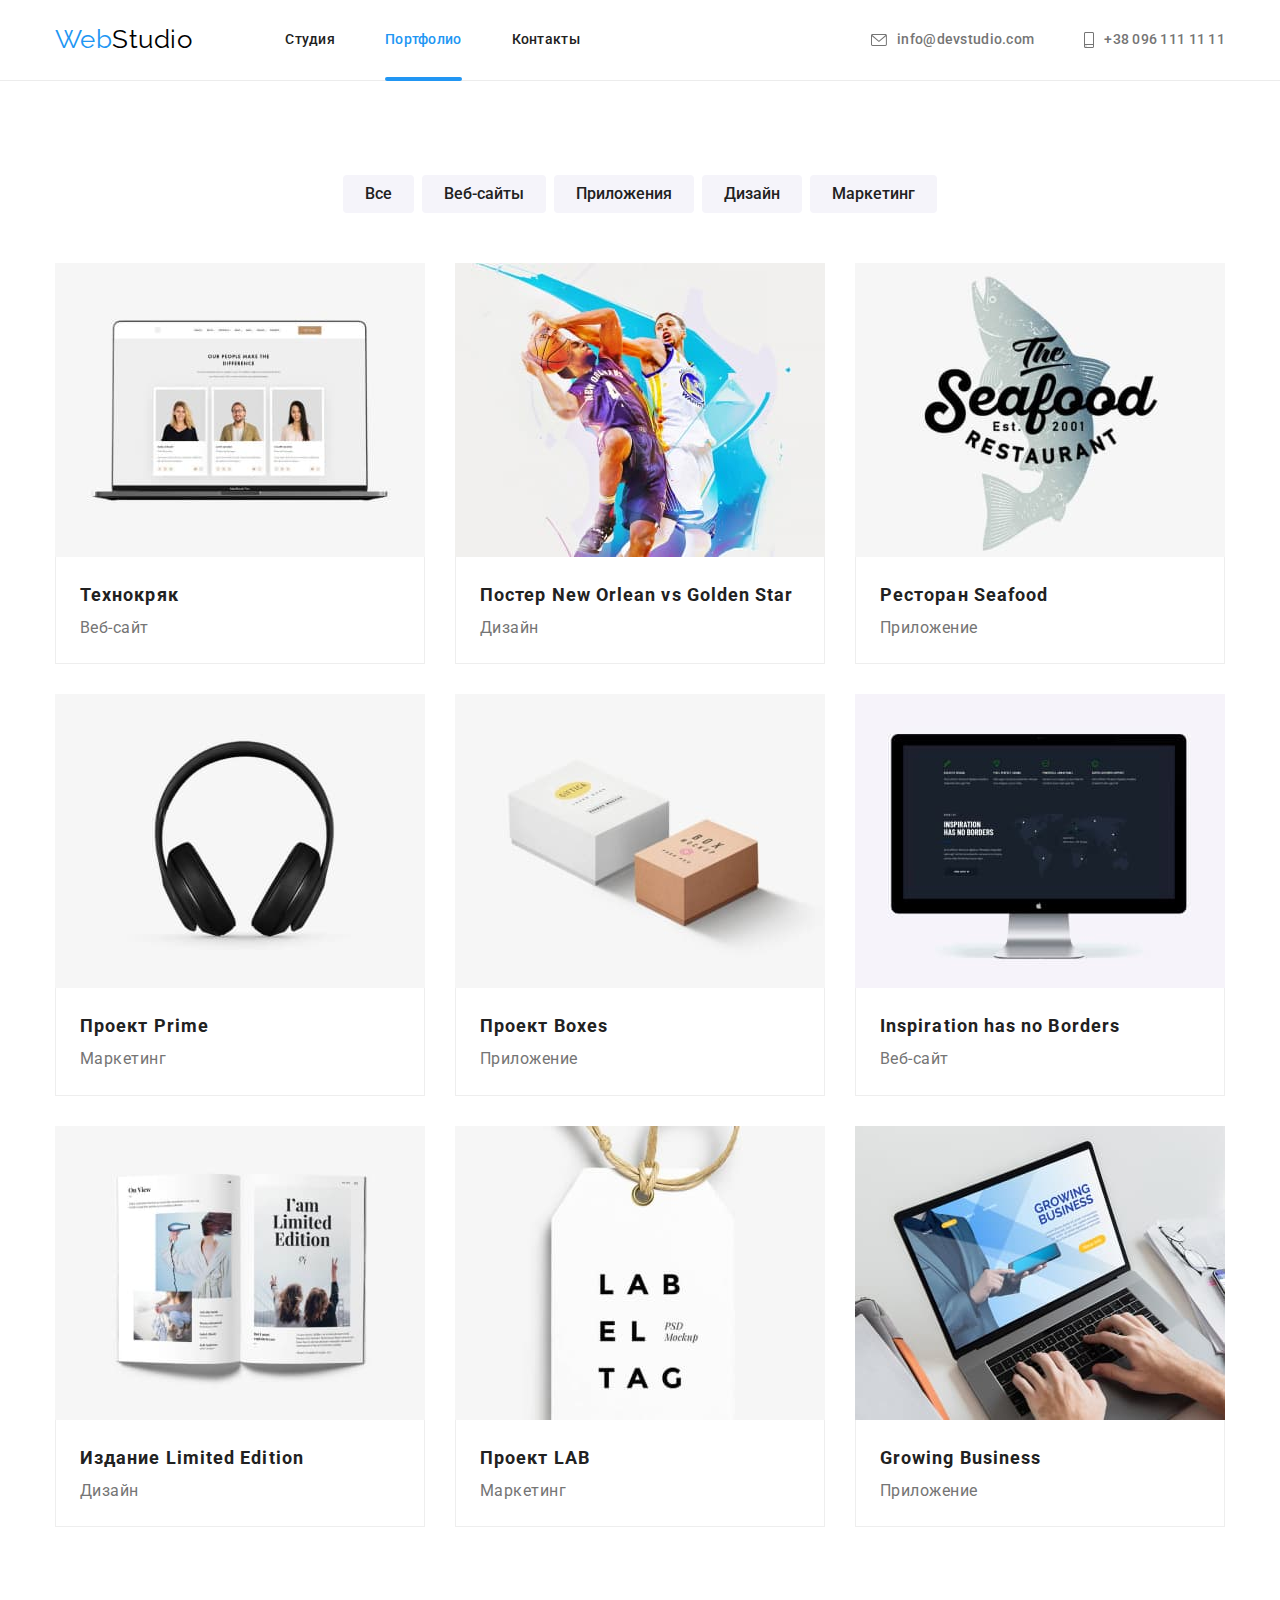
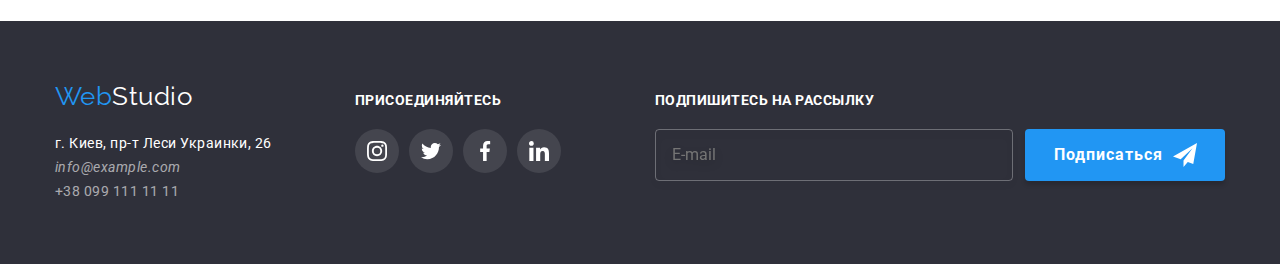
==== portfolio.html @ 1c62ed48 "Перенос файлов с дз7" ====
<!DOCTYPE html>
<html lang="ru">
  <head>
    <meta charset="UTF-8" />
    <meta http-equiv="X-UA-Compatible" content="IE=edge" />
    <meta name="viewport" content="width=device-width, initial-scale=1.0" />
    <title>Портфолио</title>
    <link rel="preconnect" href="https://fonts.gstatic.com" />
    <link
      href="https://fonts.googleapis.com/css2?family=Raleway:wght@700&family=Roboto:wght@400;500;700;900&display=swap"
      rel="stylesheet"
    />
    <link
      rel="stylesheet"
      href="https://cdnjs.cloudflare.com/ajax/libs/modern-normalize/1.0.0/modern-normalize.min.css"
    />
    <link rel="stylesheet" href="./css/main.min.css" />
    <!-- <link rel="stylesheet" href="./css/styles.css" /> -->
  </head>
  <body>
    <header class="header-page">
      <div class="container header-page__nav">
        <nav class="main-nav">
          <a href="./" class="logo link"
            >Web<span class="part-logo">Studio</span></a
          >
          <ul class="site-nav list">
            <li class="site-nav__item">
              <a href="./index.html" class="site-nav__link link">Студия</a>
            </li>
            <li class="site-nav__item">
              <a href="" class="site-nav__link link site-nav__link--current"
                >Портфолио</a
              >
            </li>
            <li class="site-nav__item">
              <a href="" class="site-nav__link link">Контакты</a>
            </li>
          </ul>
        </nav>

        <ul class="coordinates-nav list">
          <li class="coordinates-nav__item item-envelope">
            <a
              href="mailto:info@devstudio.com"
              class="coordinates-nav__link link"
              ><svg class="coordinates-nav__icon" width="16px" height="12px">
                <use href="./images/symbol-defs.svg#icon-envelope"></use>
              </svg>
              info@devstudio.com
            </a>
          </li>
          <li class="coordinates-nav__item item-smartphone">
            <a href="tel:+380961111111" class="coordinates-nav__link link"
              ><svg class="coordinates-nav__icon" width="10px" height="16px">
                <use href="./images/symbol-defs.svg#icon-smartphone"></use>
              </svg>
              +38 096 111 11 11
            </a>
          </li>
        </ul>
      </div>
    </header>

    <main>
      <section class="section portfolio-section">
        <div class="container">
          <h1 class="section-title visually-hidden">Портфолио</h1>
          <ul class="list button-set">
            <li class="button-set__item">
              <button type="button" class="btn button-set__btn">Все</button>
            </li>
            <li class="button-set__item" li>
              <button type="button" class="button-set__btn">Веб-сайты</button>
            </li>
            <li class="button-set__item" li>
              <button type="button" class="button-set__btn">Приложения</button>
            </li>
            <li class="button-set__item" li>
              <button type="button" class="button-set__btn">Дизайн</button>
            </li>
            <li class="button-set__item" li>
              <button type="button" class="button-set__btn">Маркетинг</button>
            </li>
          </ul>

          <ul class="card-set list">
            <li class="card-set__item">
              <a href="" class="card-set__link"
                ><div class="card-set__thumb">
                  <img
                    src="./images/img_1.jpg"
                    alt="Технокряк"
                    width="370"
                    height="294"
                  />
                  <div class="card-set__description">
                    Технокряк это современная площадка распространения
                    коронавируса. Компании используют эту платформу для
                    цифрового шпионажа и атак на защищённые сервера конкурентов.
                  </div>
                </div>
                <div class="card-set__caption">
                  <h2 class="card-set__title">Технокряк</h2>
                  <p>Веб-сайт</p>
                </div>
              </a>
            </li>
            <li class="card-set__item">
              <a href="" class="card-set__link">
                <div class="card-set__thumb">
                  <img
                    src="./images/img_2.jpg"
                    alt="Постер New Orlean vs Golden Star"
                    width="370"
                    height="294"
                  />
                  <div class="card-set__description">
                    Технокряк это современная площадка распространения
                    коронавируса. Компании используют эту платформу для
                    цифрового шпионажа и атак на защищённые сервера конкурентов.
                  </div>
                </div>
                <div class="card-set__caption">
                  <h2 class="card-set__title">
                    Постер New Orlean vs Golden Star
                  </h2>
                  <p>Дизайн</p>
                </div>
              </a>
            </li>
            <li class="card-set__item">
              <a href="" class="card-set__link">
                <div class="card-set__thumb">
                  <img
                    src="./images/img_3.jpg"
                    alt="Ресторан Seafood"
                    width="370"
                    height="294"
                  />
                  <div class="card-set__description">
                    Технокряк это современная площадка распространения
                    коронавируса. Компании используют эту платформу для
                    цифрового шпионажа и атак на защищённые сервера конкурентов.
                  </div>
                </div>
                <div class="card-set__caption">
                  <h2 class="card-set__title">Ресторан Seafood</h2>
                  <p>Приложение</p>
                </div>
              </a>
            </li>
            <li class="card-set__item">
              <a href="" class="card-set__link">
                <div class="card-set__thumb">
                  <img
                    src="./images/img_4.jpg"
                    alt="Проект Prime"
                    width="370"
                    height="294"
                  />
                  <div class="card-set__description">
                    Технокряк это современная площадка распространения
                    коронавируса. Компании используют эту платформу для
                    цифрового шпионажа и атак на защищённые сервера конкурентов.
                  </div>
                </div>
                <div class="card-set__caption">
                  <h2 class="card-set__title">Проект Prime</h2>
                  <p>Маркетинг</p>
                </div>
              </a>
            </li>
            <li class="card-set__item">
              <a href="" class="card-set__link">
                <div class="card-set__thumb">
                  <img
                    src="./images/img_5.jpg"
                    alt="Проект Boxes"
                    width="370"
                    height="294"
                  />
                  <div class="card-set__description">
                    Технокряк это современная площадка распространения
                    коронавируса. Компании используют эту платформу для
                    цифрового шпионажа и атак на защищённые сервера конкурентов.
                  </div>
                </div>
                <div class="card-set__caption">
                  <h2 class="card-set__title">Проект Boxes</h2>
                  <p>Приложение</p>
                </div>
              </a>
            </li>
            <li class="card-set__item">
              <a href="" class="card-set__link">
                <div class="card-set__thumb">
                  <img
                    src="./images/img_6.jpg"
                    alt="Inspiration has no Borders"
                    width="370"
                    height="294"
                  />
                  <div class="card-set__description">
                    Технокряк это современная площадка распространения
                    коронавируса. Компании используют эту платформу для
                    цифрового шпионажа и атак на защищённые сервера конкурентов.
                  </div>
                </div>
                <div class="card-set__caption">
                  <h2 class="card-set__title">Inspiration has no Borders</h2>
                  <p>Веб-сайт</p>
                </div>
              </a>
            </li>
            <li class="card-set__item">
              <a href="" class="card-set__link">
                <div class="card-set__thumb">
                  <img
                    src="./images/img_7.jpg"
                    alt="Издание Limited Edition"
                    width="370"
                    height="294"
                  />
                  <div class="card-set__description">
                    Технокряк это современная площадка распространения
                    коронавируса. Компании используют эту платформу для
                    цифрового шпионажа и атак на защищённые сервера конкурентов.
                  </div>
                </div>
                <div class="card-set__caption">
                  <h2 class="card-set__title">Издание Limited Edition</h2>
                  <p>Дизайн</p>
                </div>
              </a>
            </li>
            <li class="card-set__item">
              <a href="" class="card-set__link">
                <div class="card-set__thumb">
                  <img
                    src="./images/img_8.jpg"
                    alt="Проект LAB"
                    width="370"
                    height="294"
                  />
                  <div class="card-set__description">
                    Технокряк это современная площадка распространения
                    коронавируса. Компании используют эту платформу для
                    цифрового шпионажа и атак на защищённые сервера конкурентов.
                  </div>
                </div>
                <div class="card-set__caption">
                  <h2 class="card-set__title">Проект LAB</h2>
                  <p>Маркетинг</p>
                </div>
              </a>
            </li>
            <li class="card-set__item">
              <a href="" class="card-set__link">
                <div class="card-set__thumb">
                  <img
                    src="./images/img_9.jpg"
                    alt="Growing Business"
                    width="370"
                    height="294"
                  />
                  <div class="card-set__description">
                    Технокряк это современная площадка распространения
                    коронавируса. Компании используют эту платформу для
                    цифрового шпионажа и атак на защищённые сервера конкурентов.
                  </div>
                </div>
                <div class="card-set__caption">
                  <h2 class="card-set__title">Growing Business</h2>
                  <p>Приложение</p>
                </div>
              </a>
            </li>
          </ul>
        </div>
      </section>
    </main>

    <footer class="footer">
      <div class="container">
        <div class="footer-grid">
          <div class="footer-grid__part">
            <a href="" class="logo footer-logo"
              >Web<span class="part-logo part-logo--inverse">Studio</span></a
            >
            <address class="footer-address">
              <ul class="list">
                <li>г. Киев, пр-т Леси Украинки, 26</li>
                <li>
                  <a href="maito:info@example.com" class="link italic"
                    >info@example.com</a
                  >
                </li>
                <li>
                  <a href="tel:+380991111111" class="link">+38 099 111 11 11</a>
                </li>
              </ul>
            </address>
          </div>
          <div class="footer-socnetworks footer-grid__part">
            <h2 class="footer-socnetworks__title">присоединяйтесь</h2>
            <ul class="list footer-socnetworks__list">
              <li class="footer-socnetworks__item">
                <a
                  href=""
                  class="footer-socnetworks__link"
                  target="_blank"
                  rel="noreferrer noopener"
                  aria-label="instagram"
                >
                  <svg width="20px" height="20px">
                    <use href="./images/symbol-defs.svg#icon-instagram"></use>
                  </svg>
                </a>
              </li>
              <li class="footer-socnetworks__item">
                <a
                  href=""
                  class="footer-socnetworks__link"
                  target="_blank"
                  rel="noreferrer noopener"
                  aria-label="twitter"
                  ><svg width="20px" height="20px">
                    <use href="./images/symbol-defs.svg#icon-twitter"></use>
                  </svg>
                </a>
              </li>
              <li class="footer-socnetworks__item">
                <a
                  href=""
                  class="footer-socnetworks__link"
                  target="_blank"
                  rel="noreferrer noopener"
                  aria-label="facebook"
                  ><svg width="20px" height="20px">
                    <use href="./images/symbol-defs.svg#icon-facebook"></use>
                  </svg>
                </a>
              </li>
              <li class="footer-socnetworks__item">
                <a
                  href=""
                  class="footer-socnetworks__link"
                  target="_blank"
                  rel="noreferrer noopener"
                  aria-label="linkedin"
                  ><svg width="20px" height="20px">
                    <use href="./images/symbol-defs.svg#icon-linkedin"></use>
                  </svg>
                </a>
              </li>
            </ul>
          </div>
          <div class="footer-subscription">
            <h2 class="footer-subscription__title">Подпишитесь на рассылку</h2>
            <form class="footer-form">
              <div class="footer-form__field">
                <input
                  class="footer-form__input"
                  type="email"
                  name="mail"
                  id="mail"
                  placeholder="E-mail"
                />
                <button type="submit" class="btn footer-form__btn-subscription">
                  Подписаться<svg
                    width="24"
                    height="24"
                    class="footer-form__icon-send"
                  >
                    <use href="./images/symbol-defs.svg#icon-send"></use>
                  </svg>
                </button>
              </div>
            </form>
          </div>
        </div>
      </div>
    </footer>
  </body>
</html>
---- css/main.min.css ----
body{color:#757575;background-color:#fff;font-family:Roboto,sans-serif;letter-spacing:0.03em}.list{list-style:none;padding:0;margin:0}h1,h2,h3,p{margin-top:0;margin-bottom:0}img{display:block;max-width:100%;height:auto}.container{width:1200px;padding-left:15px;padding-right:15px;margin-right:auto;margin-left:auto}.section{padding-top:94px;padding-bottom:94px}.visually-hidden{position:absolute !important;clip:rect(1px 1px 1px 1px);clip:rect(1px, 1px, 1px, 1px);padding:0 !important;border:0 !important;height:1px !important;width:1px !important;overflow:hidden}.link,.part-logo,.footer-logo{text-decoration:none;transition:color 250ms cubic-bezier(0.4, 0, 0.2, 1)}.section-title{color:#212121;font-weight:700;font-size:36px;line-height:1.17;text-align:center;margin-bottom:50px}.portfolio-section{color:#757575;font-size:16px;line-height:1.9}.btn,.hero__btn,.footer-form__btn-subscription,.modal-form__btn-send,.button-set__btn,.modal__btn-close{display:inline-block;cursor:pointer;text-align:center;padding:0;border:none;background-color:transparent}.hero__btn,.footer-form__btn-subscription,.modal-form__btn-send{color:#fff;font-weight:bold;font-size:16px;line-height:1.875;letter-spacing:0.06em;background-color:#2196f3;box-shadow:0px 4px 4px rgba(0,0,0,0.15);border-radius:4px;transition:background-color 250ms cubic-bezier(0.4, 0, 0.2, 1)}.hero__btn:hover,.hero__btn:focus,.footer-form__btn-subscription:hover,.footer-form__btn-subscription:focus,.modal-form__btn-send:hover,.modal-form__btn-send:focus{background-color:#188ce8}.hero__btn{padding:10px 32px}.footer-form__btn-subscription{display:flex;align-items:center;padding-bottom:10px;padding-right:28px;padding-top:10px;padding-left:29px;margin-left:12px}.footer-form__icon-send{fill:#fff;margin-left:10px}.button-set__btn{padding:6px 22px;color:#212121;background-color:#f5f4fa;font-weight:500;font-size:16px;line-height:1.625;border-radius:4px;transition:background-color 250ms cubic-bezier(0.4, 0, 0.2, 1),color 250ms cubic-bezier(0.4, 0, 0.2, 1),box-shaddow 250ms cubic-bezier(0.4, 0, 0.2, 1)}.button-set__btn:hover,.button-set__btn:focus{background-color:#2196f3;color:#fff;box-shadow:0px 3px 1px rgba(0,0,0,0.1),0px 1px 2px rgba(0,0,0,0.08),0px 2px 2px rgba(0,0,0,0.12)}.modal__btn-close{position:absolute;display:flex;align-items:center;justify-content:center;right:8px;top:8px;width:30px;height:30px;border:1px solid rgba(0,0,0,0.1);border-radius:50%;fill:#000;transition:fill 250ms cubic-bezier(0.4, 0, 0.2, 1)}.modal__btn-close:hover,.modal__btn-close:focus{fill:#2196f3}.modal-form__btn-send{display:block;margin-right:auto;margin-left:auto;padding:10px 55px 10px 56px}.overlay{max-width:1600px;padding:300 0;margin-left:auto;margin-right:auto;background-color:#2f303a;background-repeat:no-repeat;background-position:top;background-size:cover;background-image:linear-gradient(to right, rgba(47,48,58,0.4), rgba(47,48,58,0.4)),url(../images/bg.jpg)}.hero{color:#fff;text-align:center;padding-top:200px;padding-bottom:200px}.hero__title{font-weight:900;font-size:44px;line-height:1.36;letter-spacing:0.06em;text-transform:uppercase;margin-bottom:30px}.section-advantage{font-size:14px;line-height:1.7}.section-advantage__title{color:#212121;font-weight:700;font-size:14px;line-height:1.14;text-transform:uppercase;margin-bottom:10px}.section-advantage__list{display:flex;flex-wrap:wrap;margin-left:-30px;margin-top:-30px}.section-advantage__item{flex-basis:calc((100% - 120px) / 4);margin-left:30px;margin-top:30px}.section-advantage__item::before{display:block;content:'';height:120px;margin-bottom:30px;background-repeat:no-repeat;background-position:center;background-color:#f5f4fa;background-size:70px 70px}.icon-antenna::before{background-image:url("../images/antenna.svg")}.icon-clock::before{background-image:url("../images/clock.svg")}.icon-diagram::before{background-image:url("../images/diagram.svg")}.icon-astronaut::before{background-image:url("../images/astronaut.svg")}.section-workset{padding-top:0}.section-workset__list{display:flex;flex-wrap:wrap;margin-left:-30px;margin-top:-30px}.section-workset__item{flex-basis:calc((100% - 90px) / 3);margin-left:30px;margin-top:30px}.section-workset__thumb{position:relative}.section-workset__actions{position:absolute;bottom:0;display:flex;align-items:center;justify-content:center;height:70px;width:100%;background-color:rgba(47,48,58,0.8);font-weight:700;font-size:14px;line-height:1.14;text-align:center;text-transform:uppercase;color:#fff}.section-our-team{background-color:#f5f4fa;font-size:16px;line-height:1.19;text-align:center}.section-our-team__name{color:#212121;font-weight:500;font-size:16px;line-height:1.19;text-align:center;margin-top:30px;margin-bottom:10px}.section-our-team__list{display:flex;flex-wrap:wrap;margin-left:-30px;margin-top:-30px}.section-our-team__item{flex-basis:calc((100% - 120px) / 4);margin-left:30px;margin-top:30px;box-shadow:0px 1px 3px rgba(0,0,0,0.12),0px 1px 1px rgba(0,0,0,0.14),0px 2px 1px rgba(0,0,0,0.2);border-radius:0px 0px 4px 4px;padding-bottom:30px;background-color:#fff}.section-our-team p{margin-bottom:16px}.section-our-team__socnetworks{display:flex;justify-content:center}.socnetworks__link{display:flex;width:44px;height:44px;justify-content:center;align-items:center;border-radius:50%;fill:#afb1b8;transition:background-color 250ms cubic-bezier(0.4, 0, 0.2, 1),fill 250ms cubic-bezier(0.4, 0, 0.2, 1)}.socnetworks__link:hover,.socnetworks__link:focus{background-color:#2196f3;fill:#fff}.socnetworks__icon:not(:last-child){margin-right:10px}.section-clients{padding-bottom:88px}.section-clients__list{display:flex;flex-wrap:wrap;margin-top:-30px;margin-left:-30px}.section-clients__item{display:flex;flex-basis:calc((100% - 180px) / 6);margin-top:30px;margin-left:30px}.section-clients__link{display:flex;width:100%;height:90px;justify-content:center;align-items:center;border:1px solid #afb1b8;border-radius:4px;fill:#afb1b8;transition:fill 250ms cubic-bezier(0.4, 0, 0.2, 1),filter 250ms cubic-bezier(0.4, 0, 0.2, 1)}.section-clients__link:hover,.section-clients__link:focus{border-color:#2196f3;fill:#2196f3;filter:drop-shadow(0 4px 4px rgba(0,0,0,0.25))}.button-set{display:flex;justify-content:center;margin-bottom:50px}.button-set__item:not(:last-child){margin-right:8px}.card-set__title{color:#212121;font-weight:bold;font-size:18px;line-height:2;letter-spacing:0.06em}.card-set__caption{border-left:1px solid #eee;border-right:1px solid #eee;border-bottom:1px solid #eee;padding:20px 24px}.card-set{display:flex;flex-wrap:wrap;margin-left:-30px;margin-top:-30px}.card-set__item{flex-basis:calc((100% - 90px) / 3);margin-left:30px;margin-top:30px}.card-set__item:hover,.card-set__item:focus{box-shadow:0px 4px 4px rgba(0,0,0,0.25)}.card-set__thumb{position:relative;overflow:hidden}.card-set__description{position:absolute;top:100%;left:0;width:100%;height:100%;padding:63px 24px;background-color:rgba(33,150,243,0.9);font-weight:400;font-size:18px;line-height:1.5556;color:#fff;transition:250ms cubic-bezier(0.4, 0, 0.2, 1)}.card-set__link{display:block;text-decoration:none;color:inherit;width:100%}.card-set__link:hover .card-set__description,.card-set__link:focus .card-set__description{transform:translateY(-100%)}.logo{color:#2196f3;font-family:Raleway,sans-serif;font-size:26px;line-height:1.2}.logo:hover,.logo:focus,.logo:hover .part-logo,.logo:focus .part-logo{color:#2196f3}.part-logo{color:#000}.part-logo--inverse{color:#fff}.footer-logo{display:block;margin-bottom:20px}.footer-logo:hover,.footer-logo:focus,.footer-logo:hover .part-logo,.footer-logo:focus .part-logo{color:#2196f3}.site-nav{display:flex;margin-left:93px}.site-nav__item+.site-nav__item{margin-left:50px}.site-nav__link{display:block;color:#212121;font-weight:500;font-size:14px;line-height:1.14;letter-spacing:0.02em;padding-top:32px;padding-bottom:32px}.site-nav__link--current{color:#2196f3;position:relative}.site-nav__link--current::after{position:absolute;bottom:-1px;display:block;content:'';width:100%;height:4px;background-color:currentColor;border-radius:2px}.site-nav__link:hover,.site-nav__link:focus{color:#2196f3}.coordinates-nav{display:flex;margin-left:auto}.coordinates-nav__item+.coordinates-nav__item{margin-left:50px}.coordinates-nav__link{display:flex;align-items:center;color:#757575;font-weight:500;font-size:14px;line-height:1.14;letter-spacing:0.02em}.coordinates-nav__link:hover,.coordinates-nav__link:focus{color:#2196f3;fill:currentColor}.coordinates-nav__icon{fill:currentColor;margin-right:10px}.item-envelope{margin-left:10px}.main-nav{display:flex;align-items:center}.header-page__nav{display:flex;align-items:center}.header-page{border-bottom:1px solid #ececec}.footer{color:#fff;background-color:#2f303a;font-size:14px;line-height:1.7;padding-top:60px;padding-bottom:60px}.footer-address{font-style:normal}.footer-address .italic{font-style:italic}.footer .link{color:rgba(255,255,255,0.6)}.footer .link:hover,.footer .link:focus{color:#2196f3}.footer-grid{display:flex;justify-content:space-between}.footer-grid__part{flex-basis:calc((50% - 45px) / 2);align-self:baseline}.footer-subscription{flex-basis:calc(50% - 15px);align-self:baseline}.footer-socnetworks__title,.footer-subscription__title{margin-bottom:20px;text-align:left;font-weight:700;font-size:14px;line-height:1.14;text-transform:uppercase;color:#fff}.footer-socnetworks__list{display:flex}.footer-socnetworks__link{display:flex;width:44px;height:44px;align-items:center;justify-content:center;border-radius:50%;background-color:rgba(255,255,255,0.1);fill:#fff;transition:background-color 250ms cubic-bezier(0.4, 0, 0.2, 1)}.footer-socnetworks__link:hover,.footer-socnetworks__link:focus{background-color:#2196f3}.footer-socnetworks__item:not(:last-child){margin-right:10px}.footer-form__field{display:flex;justify-content:flex-end}.footer-form__input{width:100%;padding:15px 16px;border:1px solid rgba(255,255,255,0.3);filter:drop-shadow(0px 4px 4px rgba(0,0,0,0.15));border-radius:4px;background-color:inherit;font-weight:400;font-size:16px;line-height:1.25;color:rgba(255,255,255,0.6)}.backdrop{position:fixed;top:0;left:0;width:100%;height:100%;background-color:rgba(0,0,0,0.2);opacity:1;transition:opacity 250ms cubic-bezier(0.4, 0, 0.2, 1)}.backdrop.is-hidden{visibility:hidden;opacity:0;pointer-events:none}.backdrop.is-hidden .modal{visibility:visible;transform:translate(-50%, -50%) scale(0.7)}.modal{position:absolute;top:50%;left:50%;padding:40px;width:528px;background-color:#fff;box-shadow:0px 1px 3px rgba(0,0,0,0.12),0px 1px 1px rgba(0,0,0,0.14),0px 2px 1px rgba(0,0,0,0.2);border-radius:4px;transform:translate(-50%, -50%) scale(1);transition:transform 250ms cubic-bezier(0.4, 0, 0.2, 1)}.modal__title{font-weight:700;font-size:20px;line-height:1.16;text-align:center;letter-spacing:0.03em;color:#212121;margin-bottom:12px}.modal-form{margin-left:auto;margin-right:auto}.modal-form__field{display:flex;flex-direction:column;margin-bottom:10px}.modal-form__field:focus-within .modal-form__textarea{outline:none;border-color:#2196f3}.modal-form__input{width:100%;padding-top:12px;padding-right:16px;padding-bottom:12px;padding-left:42px;font-size:14px;border:1px solid rgba(33,33,33,0.2);border-radius:4px}.modal-form__label{margin-bottom:4px;font-weight:400;font-size:12px;line-height:1.1666;letter-spacing:0.01em;color:#757575}.modal-form__wrap{position:relative}.modal-form__wrap:focus-within .modal-form__icon,.modal-form__wrap:focus-within .modal-form__input{fill:#2196f3;outline:none;border-color:#2196f3}.modal-form__icon{position:absolute;left:12px;top:50%;transform:translateY(-50%);fill:#000}.modal-form__textarea{resize:none;height:120px;padding:12px 16px;border:1px solid rgba(33,33,33,0.2);border-radius:4px;font-size:14px}.modal-form__textarea::placeholder{font-weight:400;font-size:12px;line-height:1.1666;letter-spacing:0.01em;color:rgba(117,117,117,0.5)}.modal-form__accept{display:flex;align-items:center;margin-top:20px;margin-bottom:30px}.modal-form__policy{margin-left:8px;font-weight:400;font-size:14px;line-height:1.71;color:#757575}.modal-form__link-accept{font-weight:400;font-size:14px;line-height:1.71;color:#2196f3}.modal-form__checkbox{position:absolute !important;clip:rect(1px 1px 1px 1px);clip:rect(1px, 1px, 1px, 1px);padding:0 !important;border:0 !important;height:1px !important;width:1px !important;overflow:hidden}.modal-form__checkbox:checked+.modal-form__checkbox-icon{background-color:#2196f3;background-origin:border-box;border-color:transparent}.modal-form__checkbox-icon{display:flex;align-items:center;width:16px;height:15px;border:2px solid #212121;border-radius:2px}
/*# sourceMappingURL=main.min.css.map */
---- css/styles.css ----
/*
цвет основного текста 757575
вторичный цвет текста 212121
белый цвет текста FFFFFF
цвет акцентов 2196F3
цвет осн фона E5E5E5
цвет вторичного фона F5F4FA
цвет фона темный 2F303A
*/

:root {
  --text-color-primary: #757575;
  --text-color-title: #212121;
  --text-color-white: #ffffff;
  --text-color-svg: #afb1b8;
  --text-color-black: #000000;
  --accent-color: #2196f3;
  --bg-second: #f5f4fa;
  --bg-dark: #2f303a;
  --bg-white: #ffffff;
  --border-color: #eeeeee;
  --time: 250ms;
  --timing-function: cubic-bezier(0.4, 0, 0.2, 1);
}

body {
  color: var(--text-color-primary);
  background-color: var(--bg-white);
  font-family: Roboto, sans-serif;
  letter-spacing: 0.03em;
}

/*глобальные элементы*/
.list {
  list-style: none;
  padding: 0;
  margin: 0;
}

h1,
h2,
h3,
p {
  margin-top: 0;
  margin-bottom: 0;
}

img {
  display: block;
  max-width: 100%;
  height: auto;
}

.container {
  width: 1200px;
  padding-left: 15px;
  padding-right: 15px;
  margin-right: auto;
  margin-left: auto;
}

.section {
  padding-top: 94px;
  padding-bottom: 94px;
}

.visually-hidden {
  position: absolute !important;
  clip: rect(1px 1px 1px 1px);
  clip: rect(1px, 1px, 1px, 1px);
  padding: 0 !important;
  border: 0 !important;
  height: 1px !important;
  width: 1px !important;
  overflow: hidden;
}

.link,
.part-logo,
.footer-logo {
  text-decoration: none;
  transition: color var(--time) var(--timing-function);
}

/* Header */

.site-nav {
  display: flex;
  margin-left: 93px;
}

.site-nav__item + .site-nav__item {
  margin-left: 50px;
}

.site-nav__link {
  display: block;
  color: var(--text-color-title);
  font-weight: 500;
  font-size: 14px;
  line-height: 1.14;
  letter-spacing: 0.02em;
  padding-top: 32px;
  padding-bottom: 32px;
}

.site-nav__link--current {
  color: var(--accent-color);
  position: relative;
}

.site-nav__link--current::after {
  position: absolute;
  bottom: -1px;
  display: block;
  content: '';
  width: 100%;
  height: 4px;
  background-color: currentColor;
  border-radius: 2px;
}

.coordinates-nav {
  display: flex;
  margin-left: auto;
}

.coordinates-nav__item + .coordinates-nav__item {
  margin-left: 50px;
}

.coordinates-nav__link {
  display: flex;
  align-items: center;
  color: var(--text-color-primary);
  font-weight: 500;
  font-size: 14px;
  line-height: 1.14;
  letter-spacing: 0.02em;
}

.site-nav__link:hover,
.site-nav__link:focus,
.coordinates-nav__link:hover,
.coordinates-nav__link:focus {
  color: var(--accent-color);
}

.coordinates-nav__icon {
  fill: currentColor;
  margin-right: 10px;
}

.item-envelope {
  margin-left: 10px;
}

.coordinates-nav__link:hover,
.coordinates-nav__link:focus {
  fill: currentColor;
}

.main-nav {
  display: flex;
  align-items: center;
}

.header-page__nav {
  display: flex;
  align-items: center;
}

.header-page {
  border-bottom: 1px solid #ececec;
}

/* Hero */

.overlay {
  max-width: 1600px;
  padding: 300 0;
  margin-left: auto;
  margin-right: auto;
  background-color: var(--bg-dark);
  background-repeat: no-repeat;
  background-position: top;
  background-size: cover;
  background-image: linear-gradient(
      to right,
      rgba(47, 48, 58, 0.4),
      rgba(47, 48, 58, 0.4)
    ),
    url(../images/bg.jpg);
}

.hero {
  color: var(--text-color-white);
  text-align: center;
  padding-top: 200px;
  padding-bottom: 200px;
}

.hero__title {
  font-weight: 900;
  font-size: 44px;
  line-height: 1.36;
  letter-spacing: 0.06em;
  text-transform: uppercase;
  margin-bottom: 30px;
}

/* section-advantage */

.section-advantage {
  font-size: 14px;
  line-height: 1.7;
}

.section-title {
  color: var(--text-color-title);
  font-weight: 700;
  font-size: 36px;
  line-height: 1.17;
  text-align: center;
  margin-bottom: 50px;
}

.section-advantage__title {
  color: var(--text-color-title);
  font-weight: 700;
  font-size: 14px;
  line-height: 1.14;
  text-transform: uppercase;
  margin-bottom: 10px;
}

.section-advantage__list {
  display: flex;
  flex-wrap: wrap;
  margin-left: -30px;
  margin-top: -30px;
}

.section-advantage__item {
  flex-basis: calc((100% - 120px) / 4);
  margin-left: 30px;
  margin-top: 30px;
}

.section-advantage__item::before {
  display: block;
  content: '';
  height: 120px;
  margin-bottom: 30px;
  background-repeat: no-repeat;
  background-position: center;
  background-color: var(--bg-second);
  background-size: 70px 70px;
}

.icon-antenna::before {
  background-image: url(../images/antenna.svg);
}

.icon-clock::before {
  background-image: url(../images/clock.svg);
}

.icon-diagram::before {
  background-image: url(../images/diagram.svg);
}

.icon-astronaut::before {
  background-image: url(../images/astronaut.svg);
}

/* section-workset */

.section-workset {
  padding-top: 0;
}

.section-workset__list {
  display: flex;
  flex-wrap: wrap;
  margin-left: -30px;
  margin-top: -30px;
}

.section-workset__item {
  flex-basis: calc((100% - 90px) / 3);
  margin-left: 30px;
  margin-top: 30px;
}

.section-workset__thumb {
  position: relative;
}

.section-workset__actions {
  position: absolute;
  bottom: 0;
  display: flex;
  align-items: center;
  justify-content: center;
  height: 70px;
  width: 100%;
  background-color: rgba(47, 48, 58, 0.8);
  font-weight: 700;
  font-size: 14px;
  line-height: 1.14;
  text-align: center;
  text-transform: uppercase;
  color: var(--text-color-white);
}

/* section-our-team */

.section-our-team {
  background-color: var(--bg-second);
  font-size: 16px;
  line-height: 1.19;
  text-align: center;
}

.section-our-team__name {
  color: var(--text-color-title);
  font-weight: 500;
  font-size: 16px;
  line-height: 1.19;
  text-align: center;
  margin-top: 30px;
  margin-bottom: 10px;
}

.section-our-team__list {
  display: flex;
  flex-wrap: wrap;
  margin-left: -30px;
  margin-top: -30px;
}

.section-our-team__item {
  flex-basis: calc((100% - 120px) / 4);
  margin-left: 30px;
  margin-top: 30px;
  box-shadow: 0px 1px 3px rgba(0, 0, 0, 0.12), 0px 1px 1px rgba(0, 0, 0, 0.14),
    0px 2px 1px rgba(0, 0, 0, 0.2);
  border-radius: 0px 0px 4px 4px;
  padding-bottom: 30px;
  background-color: var(--bg-white);
}

.section-our-team p {
  margin-bottom: 16px;
}

.section-our-team__socnetworks {
  display: flex;
  justify-content: center;
}

.socnetworks__link {
  display: flex;
  width: 44px;
  height: 44px;
  justify-content: center;
  align-items: center;
  border-radius: 50%;
  fill: var(--text-color-svg);
  transition: background-color var(--time) var(--timing-function),
    fill var(--time) var(--timing-function);
}

.socnetworks__link:hover,
.socnetworks__link:focus {
  background-color: var(--accent-color);
  fill: var(--text-color-white);
}

.socnetworks__icon:not(:last-child) {
  margin-right: 10px;
}

/* clients */

.section-clients {
  padding-bottom: 88px;
}

.section-clients__list {
  display: flex;
  flex-wrap: wrap;
  margin-top: -30px;
  margin-left: -30px;
}

.section-clients__item {
  display: flex;
  flex-basis: calc((100% - 180px) / 6);
  margin-top: 30px;
  margin-left: 30px;
}

.section-clients__link {
  display: flex;
  width: 100%;
  height: 90px;
  justify-content: center;
  align-items: center;
  border: 1px solid var(--text-color-svg);
  border-radius: 4px;
  fill: var(--text-color-svg);
  transition: fill var(--time) var(--timing-function),
    filter var(--time) var(--timing-function);
}

.section-clients__link:hover,
.section-clients__link:focus {
  border-color: var(--accent-color);
  fill: var(--accent-color);
  filter: drop-shadow(0 4px 4px rgba(0, 0, 0, 0.25));
}

/* portfolio-section */

.portfolio-section {
  color: var(--text-color-primary);
  font-size: 16px;
  line-height: 1.9;
}

.button-set {
  display: flex;
  justify-content: center;
  margin-bottom: 50px;
}

.button-set__item:not(:last-child) {
  margin-right: 8px;
}

.card-set__title {
  color: var(--text-color-title);
  font-weight: bold;
  font-size: 18px;
  line-height: 2;
  letter-spacing: 0.06em;
}

.card-set__link {
  display: block;
  text-decoration: none;
  color: inherit;
  width: 100%;
}

.card-set__caption {
  border-left: 1px solid var(--border-color);
  border-right: 1px solid var(--border-color);
  border-bottom: 1px solid var(--border-color);
  padding: 20px 24px;
}

.card-set {
  display: flex;
  flex-wrap: wrap;
  margin-left: -30px;
  margin-top: -30px;
}

.card-set__item {
  flex-basis: calc((100% - 90px) / 3);
  margin-left: 30px;
  margin-top: 30px;
}

.card-set__item:hover,
.card-set__item:focus {
  box-shadow: 0px 4px 4px rgba(0, 0, 0, 0.25);
}

.card-set__thumb {
  position: relative;
  overflow: hidden;
}

.card-set__description {
  position: absolute;
  top: 100%;
  left: 0;
  width: 100%;
  height: 100%;
  padding: 63px 24px;

  background-color: rgba(33, 150, 243, 0.9);
  font-weight: 400;
  font-size: 18px;
  line-height: 1.5556;
  color: var(--text-color-white);

  transition: 250ms cubic-bezier(0.4, 0, 0.2, 1);
}

.card-set__link:hover .card-set__description,
.card-set__link:focus .card-set__description {
  transform: translateY(-100%);
}

/* buton */

.btn {
  display: inline-block;
  cursor: pointer;
  text-align: center;
  padding: 0;
  border: none;
  background-color: transparent;
}

.hero .hero__btn,
.footer-form__btn-subscription,
.modal-form__btn-send {
  color: var(--text-color-white);
  font-weight: bold;
  font-size: 16px;
  line-height: 1.875;
  letter-spacing: 0.06em;
  background-color: var(--accent-color);
  box-shadow: 0px 4px 4px rgba(0, 0, 0, 0.15);
  border-radius: 4px;

  transition: background-color var(--time) var(--timing-function);
}

.hero__btn {
  padding: 10px 32px;
}

.footer-form__btn-subscription {
  display: flex;
  align-items: center;
  padding-bottom: 10px;
  padding-right: 28px;
  padding-top: 10px;
  padding-left: 29px;
  margin-left: 12px;
}

.footer-form__icon-send {
  fill: var(--bg-white);
  margin-left: 10px;
}

.hero__btn:hover,
.hero__btn:focus,
.footer-form__btn-subscription:hover,
.footer-form__btn-subscription:focus,
.modal-form__btn-send:hover,
.modal-form__btn-send:focus {
  background-color: #188ce8;
}

.button-set__btn {
  color: var(--text-color-title);
  background-color: var(--bg-second);
  font-weight: 500;
  font-size: 16px;
  line-height: 1.625;
  border-radius: 4px;

  padding: 6px 22px;

  transition: background-color var(--time) var(--timing-function),
    color var(--time) var(--timing-function),
    box-shaddow var(--time) var(--timing-function);
}

.button-set__btn:hover,
.button-set__btn:focus {
  background-color: var(--accent-color);
  color: var(--text-color-white);
  box-shadow: 0px 3px 1px rgba(0, 0, 0, 0.1), 0px 1px 2px rgba(0, 0, 0, 0.08),
    0px 2px 2px rgba(0, 0, 0, 0.12);
}

/* logo */

.logo {
  color: var(--accent-color);
  font-family: Raleway, sans-serif;
  font-size: 26px;
  line-height: 1.2;
}

.part-logo {
  color: var(--text-color-black);
}

.logo.link:hover .part-logo,
.logo.link:focus .part-logo,
.logo.link:hover,
.logo.link:focus {
  color: var(--accent-color);
}

.footer-logo {
  display: block;
  margin-bottom: 20px;
}

.part-logo--inverse {
  color: var(--text-color-white);
}

.footer-logo:hover .part-logo,
.footer-logo:focus .part-logo,
.footer-logo:hover,
.footer-logo:focus {
  color: var(--accent-color);
}

/* footer */
.footer {
  color: var(--text-color-white);
  background-color: var(--bg-dark);
  font-size: 14px;
  line-height: 1.7;
  padding-top: 60px;
  padding-bottom: 60px;
}

.footer-address {
  font-style: normal;
}

.footer-address .italic {
  font-style: italic;
}

.footer .link {
  color: rgba(255, 255, 255, 0.6);
}

.footer .link:hover,
.footer .link:focus {
  color: var(--accent-color);
}

.footer-grid {
  display: flex;
  justify-content: space-between;
}

.footer-grid__part {
  flex-basis: calc((50% - 45px) / 2);
  align-self: baseline;
}

.footer-subscription {
  flex-basis: calc(50% - 15px);
  align-self: baseline;
}

.footer-socnetworks__title,
.footer-subscription__title {
  margin-bottom: 20px;
  text-align: left;
  font-weight: 700;
  font-size: 14px;
  line-height: 1.14;
  text-transform: uppercase;
  color: var(--text-color-white);
}

.footer-socnetworks__list {
  display: flex;
}

.footer-socnetworks__link {
  display: flex;
  width: 44px;
  height: 44px;
  align-items: center;
  justify-content: center;
  border-radius: 50%;
  background-color: rgba(255, 255, 255, 0.1);
  fill: var(--text-color-white);

  transition: background-color var(--time) var(--timing-function);
}

.footer-socnetworks__item:not(:last-child) {
  margin-right: 10px;
}

.footer-socnetworks__link:hover,
.footer-socnetworks__link:focus {
  background-color: var(--accent-color);
}

.footer-form__field {
  display: flex;
  justify-content: flex-end;
}

.footer-form__input {
  width: 100%;
  padding: 15px 16px;
  border: 1px solid rgba(255, 255, 255, 0.3);
  filter: drop-shadow(0px 4px 4px rgba(0, 0, 0, 0.15));
  border-radius: 4px;
  background-color: inherit;
  font-weight: 400;
  font-size: 16px;
  line-height: 1.25;
  color: rgba(255, 255, 255, 0.6);
}

/* modal */

.backdrop {
  position: fixed;
  top: 0;
  left: 0;
  width: 100%;
  height: 100%;
  background-color: rgba(0, 0, 0, 0.2);

  opacity: 1;
  transition: opacity var(--time) var(--timing-function);
}

.backdrop.is-hidden {
  visibility: hidden;
  opacity: 0;
  pointer-events: none;
}

.backdrop.is-hidden .modal {
  visibility: visible;
  transform: translate(-50%, -50%) scale(0.7);
}

.modal {
  position: absolute;
  top: 50%;
  left: 50%;
  padding: 40px;

  width: 528px;
  background-color: var(--bg-white);
  box-shadow: 0px 1px 3px rgba(0, 0, 0, 0.12), 0px 1px 1px rgba(0, 0, 0, 0.14),
    0px 2px 1px rgba(0, 0, 0, 0.2);
  border-radius: 4px;

  transform: translate(-50%, -50%) scale(1);
  transition: transform var(--time) var(--timing-function);
}

.modal__btn-close {
  position: absolute;
  display: flex;
  align-items: center;
  justify-content: center;
  right: 8px;
  top: 8px;
  width: 30px;
  height: 30px;
  border: 1px solid rgba(0, 0, 0, 0.1);
  border-radius: 50%;
  fill: var(--text-color-black);

  transition: fill var(--time) var(--timing-function);
}

.modal__btn-close:hover,
.modal__btn-close:focus {
  fill: var(--accent-color);
}

.modal-form__btn-send {
  display: block;
  margin-right: auto;
  margin-left: auto;
  padding: 10px 55px 10px 56px;
}

.modal__title {
  font-weight: 700;
  font-size: 20px;
  line-height: 1.16;
  text-align: center;
  letter-spacing: 0.03em;
  color: var(--text-color-title);
  margin-bottom: 12px;
}

/* modal-form */

.modal-form {
  margin-left: auto;
  margin-right: auto;
}

.modal-form__field {
  display: flex;
  flex-direction: column;
  margin-bottom: 10px;
}

.modal-form__input {
  width: 100%;
  padding-top: 12px;
  padding-right: 16px;
  padding-bottom: 12px;
  padding-left: 42px;

  font-size: 14px;

  border: 1px solid rgba(33, 33, 33, 0.2);
  border-radius: 4px;
}

.modal-form__label {
  margin-bottom: 4px;
  font-weight: 400;
  font-size: 12px;
  line-height: 1.1666;
  letter-spacing: 0.01em;
  color: var(--text-color-primary);
}

.modal-form__wrap {
  position: relative;
}

.modal-form__icon {
  position: absolute;
  left: 12px;
  top: 50%;
  transform: translateY(-50%);

  fill: var(--text-color-black);
}
.modal-form__wrap:focus-within > .modal-form__icon {
  fill: var(--accent-color);
}

.modal-form__wrap:focus-within .modal-form__input {
  outline: none;
  border-color: var(--accent-color);
}

.modal-form__textarea {
  resize: none;
  height: 120px;
  padding: 12px 16px;
  border: 1px solid rgba(33, 33, 33, 0.2);
  border-radius: 4px;
  font-size: 14px;
}

.modal-form__field:focus-within .modal-form__textarea {
  outline: none;
  border-color: var(--accent-color);
}

.modal-form__textarea::placeholder {
  font-weight: 400;
  font-size: 12px;
  line-height: 1.1666;
  letter-spacing: 0.01em;
  color: rgba(117, 117, 117, 0.5);
}

.modal-form__accept {
  display: flex;
  align-items: center;
  margin-top: 20px;
  margin-bottom: 30px;
}

.modal-form__policy {
  margin-left: 8px;
  font-weight: 400;
  font-size: 14px;
  line-height: 1.71;
  color: var(--text-color-primary);
}

.modal-form__link-accept {
  font-weight: 400;
  font-size: 14px;
  line-height: 1.71;
  color: var(--accent-color);
}

.modal-form__checkbox {
  position: absolute !important;
  clip: rect(1px 1px 1px 1px);
  clip: rect(1px, 1px, 1px, 1px);
  padding: 0 !important;
  border: 0 !important;
  height: 1px !important;
  width: 1px !important;
  overflow: hidden;
}

.modal-form__accept .modal-form__checkbox-icon {
  display: flex;
  align-items: center;
  width: 16px;
  height: 15px;

  border: 2px solid var(--text-color-title);
  border-radius: 2px;
}

.modal-form__checkbox:checked + .modal-form__checkbox-icon {
  background-color: var(--accent-color);
  background-origin: border-box;
  border-color: transparent;
}
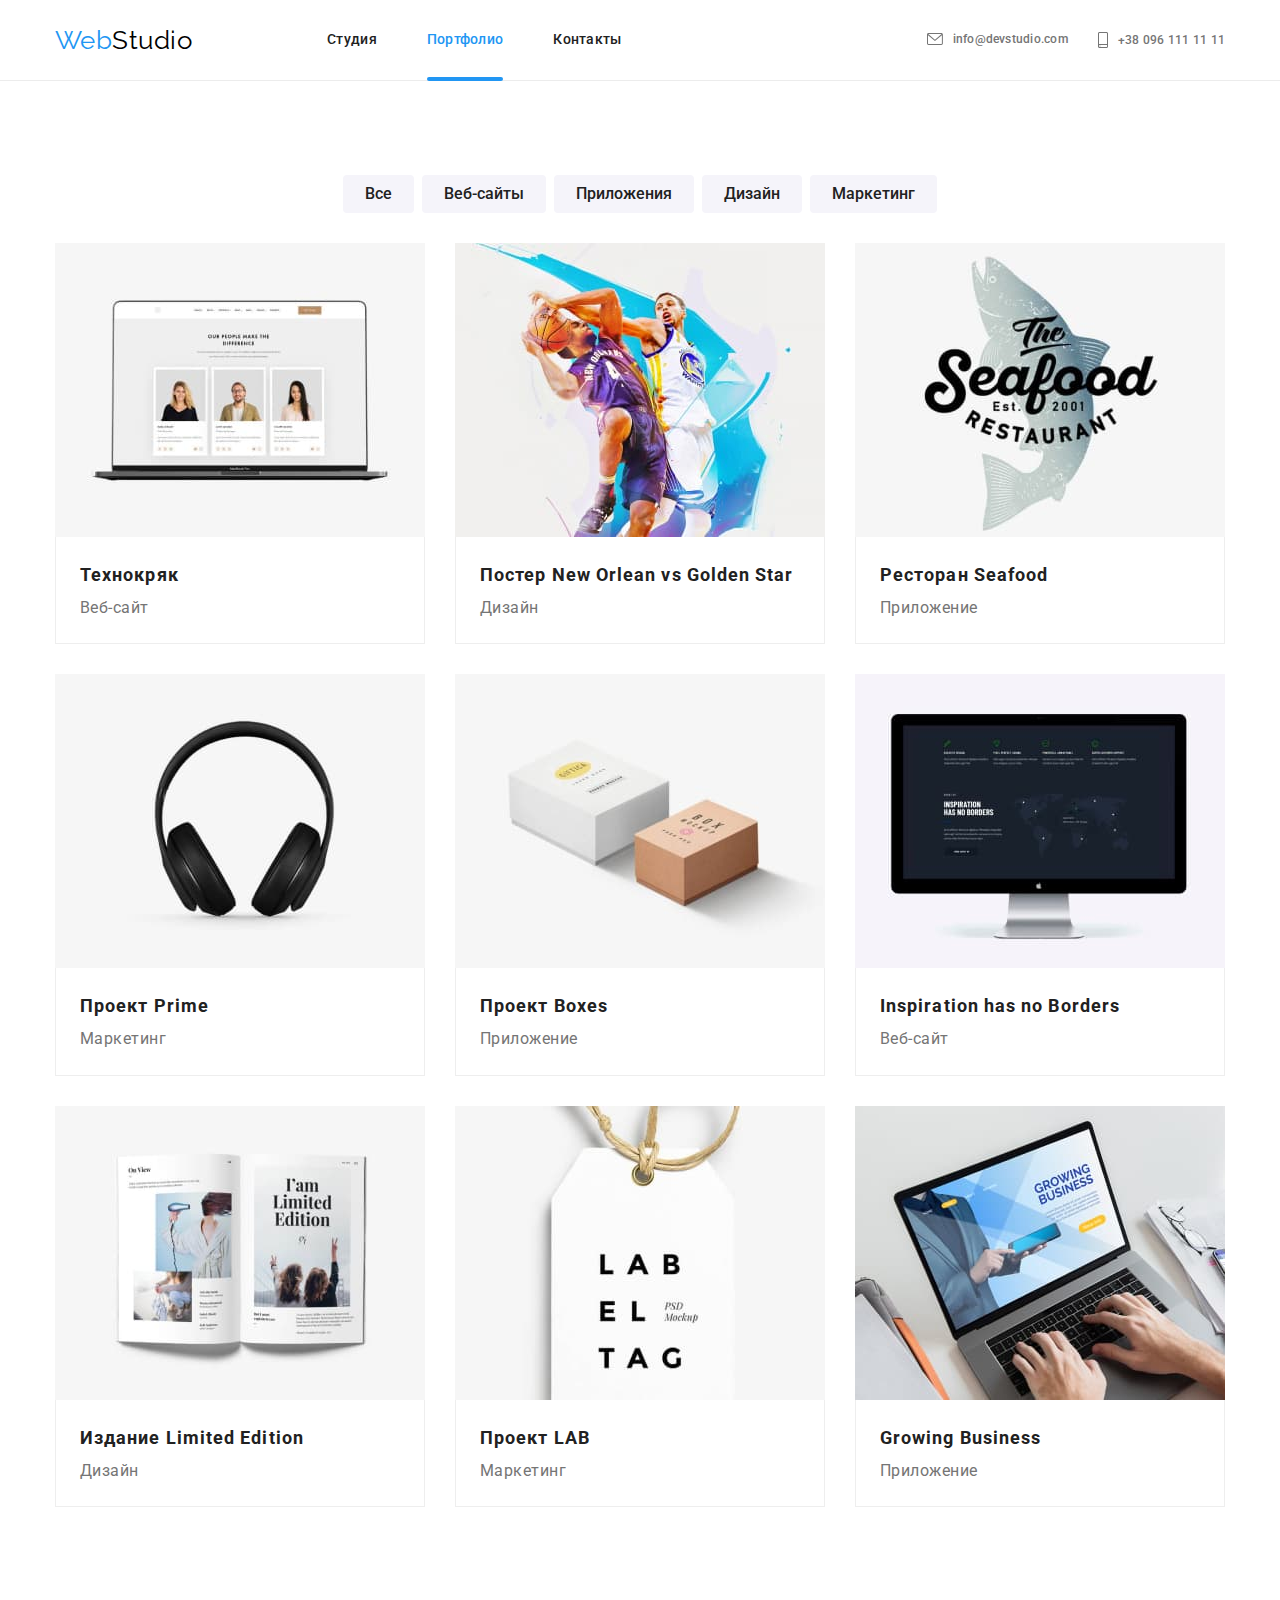
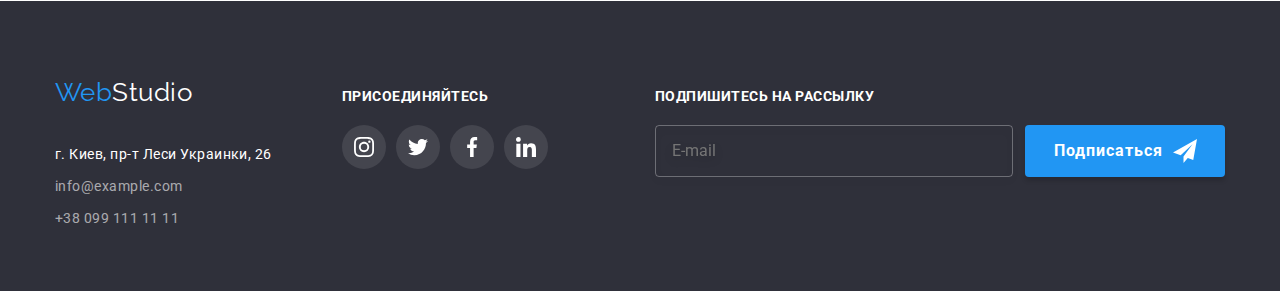
==== commit 79271c23: "добавление адаптивных картинок и фонового изображения" ====
--- a/portfolio.html
+++ b/portfolio.html
@@ -24,41 +24,118 @@
           <a href="./" class="logo link"
             >Web<span class="part-logo">Studio</span></a
           >
-          <ul class="site-nav list">
-            <li class="site-nav__item">
-              <a href="./index.html" class="site-nav__link link">Студия</a>
-            </li>
-            <li class="site-nav__item">
-              <a href="" class="site-nav__link link site-nav__link--current"
-                >Портфолио</a
-              >
-            </li>
-            <li class="site-nav__item">
-              <a href="" class="site-nav__link link">Контакты</a>
-            </li>
-          </ul>
+          <button
+            type="button"
+            aria-expanded="false"
+            aria-controls="menu-container"
+            class="menu-btn"
+            data-menu-button
+          >
+            <svg
+              width="40"
+              height="40"
+              aria-label="Переключатель мобильного меню"
+            >
+              <use
+                class="icon-close_menu"
+                href="./images/symbol-defs.svg#icon-close_menu"
+              ></use>
+              <use
+                class="icon-menu"
+                href="./images/symbol-defs.svg#icon-menu"
+              ></use>
+            </svg>
+          </button>
+
+          <div class="menu-container" id="menu-container is-open" data-menu>
+            <ul class="site-nav list">
+              <li class="site-nav__item">
+                <a href="./index.html" class="site-nav__link link">Студия</a>
+              </li>
+              <li class="site-nav__item">
+                <a href="" class="site-nav__link link site-nav__link--current"
+                  >Портфолио</a
+                >
+              </li>
+              <li class="site-nav__item">
+                <a href="" class="site-nav__link link">Контакты</a>
+              </li>
+            </ul>
+
+            <ul class="coordinates-nav list">
+              <li class="coordinates-nav__item item-envelope">
+                <a
+                  href="mailto:info@devstudio.com"
+                  class="coordinates-nav__link link"
+                  ><svg
+                    class="coordinates-nav__icon"
+                    width="16px"
+                    height="12px"
+                  >
+                    <use href="./images/symbol-defs.svg#icon-envelope"></use>
+                  </svg>
+                  info@devstudio.com
+                </a>
+              </li>
+              <li class="coordinates-nav__item item-smartphone">
+                <a
+                  href="tel:+380961111111"
+                  class="coordinates-nav__link smartphone link"
+                  ><svg
+                    class="coordinates-nav__icon"
+                    width="10px"
+                    height="16px"
+                  >
+                    <use href="./images/symbol-defs.svg#icon-smartphone"></use>
+                  </svg>
+                  +38 096 111 11 11
+                </a>
+              </li>
+            </ul>
+            <ul class="socials-nav list">
+              <li class="socials-nav__item">
+                <a
+                  href=""
+                  target="_blank"
+                  rel="noreferrer noopener"
+                  aria-label="instagram"
+                  class="socials-nav__link link"
+                  >Instagram</a
+                >
+              </li>
+              <li class="socials-nav__item">
+                <a
+                  href=""
+                  target="_blank"
+                  rel="noreferrer noopener"
+                  aria-label="Twitter"
+                  class="socials-nav__link link"
+                  >Twitter</a
+                >
+              </li>
+              <li class="socials-nav__item">
+                <a
+                  href=""
+                  target="_blank"
+                  rel="noreferrer noopener"
+                  aria-label="Facebook"
+                  class="socials-nav__link link"
+                  >Facebook</a
+                >
+              </li>
+              <li class="socials-nav__item">
+                <a
+                  href=""
+                  target="_blank"
+                  rel="noreferrer noopener"
+                  aria-label="LinkedIn"
+                  class="socials-nav__link link"
+                  >LinkedIn</a
+                >
+              </li>
+            </ul>
+          </div>
         </nav>
-
-        <ul class="coordinates-nav list">
-          <li class="coordinates-nav__item item-envelope">
-            <a
-              href="mailto:info@devstudio.com"
-              class="coordinates-nav__link link"
-              ><svg class="coordinates-nav__icon" width="16px" height="12px">
-                <use href="./images/symbol-defs.svg#icon-envelope"></use>
-              </svg>
-              info@devstudio.com
-            </a>
-          </li>
-          <li class="coordinates-nav__item item-smartphone">
-            <a href="tel:+380961111111" class="coordinates-nav__link link"
-              ><svg class="coordinates-nav__icon" width="10px" height="16px">
-                <use href="./images/symbol-defs.svg#icon-smartphone"></use>
-              </svg>
-              +38 096 111 11 11
-            </a>
-          </li>
-        </ul>
       </div>
     </header>
 
@@ -88,12 +165,37 @@
             <li class="card-set__item">
               <a href="" class="card-set__link"
                 ><div class="card-set__thumb">
-                  <img
-                    src="./images/img_1.jpg"
-                    alt="Технокряк"
-                    width="370"
-                    height="294"
-                  />
+                  <picture>
+                    <source
+                      srcset="
+                        ./images/desktop/img1.jpg    1x,
+                        ./images/desktop/img1@2x.jpg 2x
+                      "
+                      media="(min-width: 1200px)"
+                      type="image/jpeg"
+                    />
+                    <source
+                      srcset="
+                        ./images/tablet/img1.jpg    1x,
+                        ./images/tablet/img1@2x.jpg 2x
+                      "
+                      media="(min-width: 768px)"
+                      type="image/jpeg"
+                    />
+                    <source
+                      srcset="
+                        ./images/mobile/img1.jpg    1x,
+                        ./images/mobile/img1@2x.jpg 2x
+                      "
+                      media="(max-width: 767px)"
+                      type="image/jpeg"
+                    />
+                    <img
+                      src="./images/desktop/img1.jpg"
+                      width="450"
+                      alt="Технокряк"
+                    />
+                  </picture>
                   <div class="card-set__description">
                     Технокряк это современная площадка распространения
                     коронавируса. Компании используют эту платформу для
@@ -109,12 +211,37 @@
             <li class="card-set__item">
               <a href="" class="card-set__link">
                 <div class="card-set__thumb">
-                  <img
-                    src="./images/img_2.jpg"
-                    alt="Постер New Orlean vs Golden Star"
-                    width="370"
-                    height="294"
-                  />
+                  <picture>
+                    <source
+                      srcset="
+                        ./images/desktop/img2.jpg    1x,
+                        ./images/desktop/img2@2x.jpg 2x
+                      "
+                      media="(min-width: 1200px)"
+                      type="image/jpeg"
+                    />
+                    <source
+                      srcset="
+                        ./images/tablet/img2.jpg    1x,
+                        ./images/tablet/img2@2x.jpg 2x
+                      "
+                      media="(min-width: 768px)"
+                      type="image/jpeg"
+                    />
+                    <source
+                      srcset="
+                        ./images/mobile/img2.jpg    1x,
+                        ./images/mobile/img2@2x.jpg 2x
+                      "
+                      media="(max-width: 767px)"
+                      type="image/jpeg"
+                    />
+                    <img
+                      src="./images/desktop/img2.jpg"
+                      width="450"
+                      alt="Постер New Orlean vs Golden Star"
+                    />
+                  </picture>
                   <div class="card-set__description">
                     Технокряк это современная площадка распространения
                     коронавируса. Компании используют эту платформу для
@@ -132,12 +259,37 @@
             <li class="card-set__item">
               <a href="" class="card-set__link">
                 <div class="card-set__thumb">
-                  <img
-                    src="./images/img_3.jpg"
-                    alt="Ресторан Seafood"
-                    width="370"
-                    height="294"
-                  />
+                  <picture>
+                    <source
+                      srcset="
+                        ./images/desktop/img3.jpg    1x,
+                        ./images/desktop/img3@2x.jpg 2x
+                      "
+                      media="(min-width: 1200px)"
+                      type="image/jpeg"
+                    />
+                    <source
+                      srcset="
+                        ./images/tablet/img3.jpg    1x,
+                        ./images/tablet/img3@2x.jpg 2x
+                      "
+                      media="(min-width: 768px)"
+                      type="image/jpeg"
+                    />
+                    <source
+                      srcset="
+                        ./images/mobile/img3.jpg    1x,
+                        ./images/mobile/img3@2x.jpg 2x
+                      "
+                      media="(max-width: 767px)"
+                      type="image/jpeg"
+                    />
+                    <img
+                      src="./images/desktop/img3.jpg"
+                      width="450"
+                      alt="Ресторан Seafood"
+                    />
+                  </picture>
                   <div class="card-set__description">
                     Технокряк это современная площадка распространения
                     коронавируса. Компании используют эту платформу для
@@ -153,12 +305,37 @@
             <li class="card-set__item">
               <a href="" class="card-set__link">
                 <div class="card-set__thumb">
-                  <img
-                    src="./images/img_4.jpg"
-                    alt="Проект Prime"
-                    width="370"
-                    height="294"
-                  />
+                  <picture>
+                    <source
+                      srcset="
+                        ./images/desktop/img4.jpg    1x,
+                        ./images/desktop/img4@2x.jpg 2x
+                      "
+                      media="(min-width: 1200px)"
+                      type="image/jpeg"
+                    />
+                    <source
+                      srcset="
+                        ./images/tablet/img4.jpg    1x,
+                        ./images/tablet/img4@2x.jpg 2x
+                      "
+                      media="(min-width: 768px)"
+                      type="image/jpeg"
+                    />
+                    <source
+                      srcset="
+                        ./images/mobile/img4.jpg    1x,
+                        ./images/mobile/img4@2x.jpg 2x
+                      "
+                      media="(max-width: 767px)"
+                      type="image/jpeg"
+                    />
+                    <img
+                      src="./images/desktop/img4.jpg"
+                      width="450"
+                      alt="Проект Prime"
+                    />
+                  </picture>
                   <div class="card-set__description">
                     Технокряк это современная площадка распространения
                     коронавируса. Компании используют эту платформу для
@@ -174,12 +351,37 @@
             <li class="card-set__item">
               <a href="" class="card-set__link">
                 <div class="card-set__thumb">
-                  <img
-                    src="./images/img_5.jpg"
-                    alt="Проект Boxes"
-                    width="370"
-                    height="294"
-                  />
+                  <picture>
+                    <source
+                      srcset="
+                        ./images/desktop/img5.jpg    1x,
+                        ./images/desktop/img5@2x.jpg 2x
+                      "
+                      media="(min-width: 1200px)"
+                      type="image/jpeg"
+                    />
+                    <source
+                      srcset="
+                        ./images/tablet/img5.jpg    1x,
+                        ./images/tablet/img5@2x.jpg 2x
+                      "
+                      media="(min-width: 768px)"
+                      type="image/jpeg"
+                    />
+                    <source
+                      srcset="
+                        ./images/mobile/img5.jpg    1x,
+                        ./images/mobile/img5@2x.jpg 2x
+                      "
+                      media="(max-width: 767px)"
+                      type="image/jpeg"
+                    />
+                    <img
+                      src="./images/desktop/img5.jpg"
+                      width="450"
+                      alt="Проект Boxes"
+                    />
+                  </picture>
                   <div class="card-set__description">
                     Технокряк это современная площадка распространения
                     коронавируса. Компании используют эту платформу для
@@ -195,12 +397,37 @@
             <li class="card-set__item">
               <a href="" class="card-set__link">
                 <div class="card-set__thumb">
-                  <img
-                    src="./images/img_6.jpg"
-                    alt="Inspiration has no Borders"
-                    width="370"
-                    height="294"
-                  />
+                  <picture>
+                    <source
+                      srcset="
+                        ./images/desktop/img6.jpg    1x,
+                        ./images/desktop/img6@2x.jpg 2x
+                      "
+                      media="(min-width: 1200px)"
+                      type="image/jpeg"
+                    />
+                    <source
+                      srcset="
+                        ./images/tablet/img6.jpg    1x,
+                        ./images/tablet/img6@2x.jpg 2x
+                      "
+                      media="(min-width: 768px)"
+                      type="image/jpeg"
+                    />
+                    <source
+                      srcset="
+                        ./images/mobile/img6.jpg    1x,
+                        ./images/mobile/img6@2x.jpg 2x
+                      "
+                      media="(max-width: 767px)"
+                      type="image/jpeg"
+                    />
+                    <img
+                      src="./images/desktop/img6.jpg"
+                      width="450"
+                      alt="Inspiration has no Borders"
+                    />
+                  </picture>
                   <div class="card-set__description">
                     Технокряк это современная площадка распространения
                     коронавируса. Компании используют эту платформу для
@@ -216,12 +443,37 @@
             <li class="card-set__item">
               <a href="" class="card-set__link">
                 <div class="card-set__thumb">
-                  <img
-                    src="./images/img_7.jpg"
-                    alt="Издание Limited Edition"
-                    width="370"
-                    height="294"
-                  />
+                  <picture>
+                    <source
+                      srcset="
+                        ./images/desktop/img7.jpg    1x,
+                        ./images/desktop/img7@2x.jpg 2x
+                      "
+                      media="(min-width: 1200px)"
+                      type="image/jpeg"
+                    />
+                    <source
+                      srcset="
+                        ./images/tablet/img7.jpg    1x,
+                        ./images/tablet/img7@2x.jpg 2x
+                      "
+                      media="(min-width: 768px)"
+                      type="image/jpeg"
+                    />
+                    <source
+                      srcset="
+                        ./images/mobile/img7.jpg    1x,
+                        ./images/mobile/img7@2x.jpg 2x
+                      "
+                      media="(max-width: 767px)"
+                      type="image/jpeg"
+                    />
+                    <img
+                      src="./images/desktop/img7.jpg"
+                      width="450"
+                      alt="Издание Limited Edition"
+                    />
+                  </picture>
                   <div class="card-set__description">
                     Технокряк это современная площадка распространения
                     коронавируса. Компании используют эту платформу для
@@ -237,12 +489,37 @@
             <li class="card-set__item">
               <a href="" class="card-set__link">
                 <div class="card-set__thumb">
-                  <img
-                    src="./images/img_8.jpg"
-                    alt="Проект LAB"
-                    width="370"
-                    height="294"
-                  />
+                  <picture>
+                    <source
+                      srcset="
+                        ./images/desktop/img8.jpg    1x,
+                        ./images/desktop/img8@2x.jpg 2x
+                      "
+                      media="(min-width: 1200px)"
+                      type="image/jpeg"
+                    />
+                    <source
+                      srcset="
+                        ./images/tablet/img8.jpg    1x,
+                        ./images/tablet/img8@2x.jpg 2x
+                      "
+                      media="(min-width: 768px)"
+                      type="image/jpeg"
+                    />
+                    <source
+                      srcset="
+                        ./images/mobile/img8.jpg    1x,
+                        ./images/mobile/img8@2x.jpg 2x
+                      "
+                      media="(max-width: 767px)"
+                      type="image/jpeg"
+                    />
+                    <img
+                      src="./images/desktop/img8.jpg"
+                      width="450"
+                      alt="Проект LAB"
+                    />
+                  </picture>
                   <div class="card-set__description">
                     Технокряк это современная площадка распространения
                     коронавируса. Компании используют эту платформу для
@@ -258,12 +535,37 @@
             <li class="card-set__item">
               <a href="" class="card-set__link">
                 <div class="card-set__thumb">
-                  <img
-                    src="./images/img_9.jpg"
-                    alt="Growing Business"
-                    width="370"
-                    height="294"
-                  />
+                  <picture>
+                    <source
+                      srcset="
+                        ./images/desktop/img9.jpg    1x,
+                        ./images/desktop/img9@2x.jpg 2x
+                      "
+                      media="(min-width: 1200px)"
+                      type="image/jpeg"
+                    />
+                    <source
+                      srcset="
+                        ./images/tablet/img9.jpg    1x,
+                        ./images/tablet/img9@2x.jpg 2x
+                      "
+                      media="(min-width: 768px)"
+                      type="image/jpeg"
+                    />
+                    <source
+                      srcset="
+                        ./images/mobile/img9.jpg    1x,
+                        ./images/mobile/img9@2x.jpg 2x
+                      "
+                      media="(max-width: 767px)"
+                      type="image/jpeg"
+                    />
+                    <img
+                      src="./images/desktop/img9.jpg"
+                      width="450"
+                      alt="Growing Business"
+                    />
+                  </picture>
                   <div class="card-set__description">
                     Технокряк это современная площадка распространения
                     коронавируса. Компании используют эту платформу для
@@ -285,77 +587,84 @@
       <div class="container">
         <div class="footer-grid">
           <div class="footer-grid__part">
-            <a href="" class="logo footer-logo"
-              >Web<span class="part-logo part-logo--inverse">Studio</span></a
-            >
-            <address class="footer-address">
-              <ul class="list">
-                <li>г. Киев, пр-т Леси Украинки, 26</li>
-                <li>
-                  <a href="maito:info@example.com" class="link italic"
-                    >info@example.com</a
+            <div class="footer-grid__address">
+              <a href="" class="logo footer-logo"
+                >Web<span class="part-logo part-logo--inverse">Studio</span></a
+              >
+              <address class="footer-address">
+                <ul class="list">
+                  <li class="footer-address_item">
+                    г. Киев, пр-т Леси Украинки, 26
+                  </li>
+                  <li class="footer-address_item">
+                    <a href="maito:info@example.com" class="link"
+                      >info@example.com</a
+                    >
+                  </li>
+                  <li class="footer-address_item">
+                    <a href="tel:+380991111111" class="link"
+                      >+38 099 111 11 11</a
+                    >
+                  </li>
+                </ul>
+              </address>
+            </div>
+            <div class="footer-socnetworks">
+              <h2 class="footer-socnetworks__title">присоединяйтесь</h2>
+              <ul class="list footer-socnetworks__list">
+                <li class="footer-socnetworks__item">
+                  <a
+                    href=""
+                    class="footer-socnetworks__link"
+                    target="_blank"
+                    rel="noreferrer noopener"
+                    aria-label="instagram"
                   >
+                    <svg width="20px" height="20px">
+                      <use href="./images/symbol-defs.svg#icon-instagram"></use>
+                    </svg>
+                  </a>
                 </li>
-                <li>
-                  <a href="tel:+380991111111" class="link">+38 099 111 11 11</a>
+                <li class="footer-socnetworks__item">
+                  <a
+                    href=""
+                    class="footer-socnetworks__link"
+                    target="_blank"
+                    rel="noreferrer noopener"
+                    aria-label="twitter"
+                    ><svg width="20px" height="20px">
+                      <use href="./images/symbol-defs.svg#icon-twitter"></use>
+                    </svg>
+                  </a>
+                </li>
+                <li class="footer-socnetworks__item">
+                  <a
+                    href=""
+                    class="footer-socnetworks__link"
+                    target="_blank"
+                    rel="noreferrer noopener"
+                    aria-label="facebook"
+                    ><svg width="20px" height="20px">
+                      <use href="./images/symbol-defs.svg#icon-facebook"></use>
+                    </svg>
+                  </a>
+                </li>
+                <li class="footer-socnetworks__item">
+                  <a
+                    href=""
+                    class="footer-socnetworks__link"
+                    target="_blank"
+                    rel="noreferrer noopener"
+                    aria-label="linkedin"
+                    ><svg width="20px" height="20px">
+                      <use href="./images/symbol-defs.svg#icon-linkedin"></use>
+                    </svg>
+                  </a>
                 </li>
               </ul>
-            </address>
+            </div>
           </div>
-          <div class="footer-socnetworks footer-grid__part">
-            <h2 class="footer-socnetworks__title">присоединяйтесь</h2>
-            <ul class="list footer-socnetworks__list">
-              <li class="footer-socnetworks__item">
-                <a
-                  href=""
-                  class="footer-socnetworks__link"
-                  target="_blank"
-                  rel="noreferrer noopener"
-                  aria-label="instagram"
-                >
-                  <svg width="20px" height="20px">
-                    <use href="./images/symbol-defs.svg#icon-instagram"></use>
-                  </svg>
-                </a>
-              </li>
-              <li class="footer-socnetworks__item">
-                <a
-                  href=""
-                  class="footer-socnetworks__link"
-                  target="_blank"
-                  rel="noreferrer noopener"
-                  aria-label="twitter"
-                  ><svg width="20px" height="20px">
-                    <use href="./images/symbol-defs.svg#icon-twitter"></use>
-                  </svg>
-                </a>
-              </li>
-              <li class="footer-socnetworks__item">
-                <a
-                  href=""
-                  class="footer-socnetworks__link"
-                  target="_blank"
-                  rel="noreferrer noopener"
-                  aria-label="facebook"
-                  ><svg width="20px" height="20px">
-                    <use href="./images/symbol-defs.svg#icon-facebook"></use>
-                  </svg>
-                </a>
-              </li>
-              <li class="footer-socnetworks__item">
-                <a
-                  href=""
-                  class="footer-socnetworks__link"
-                  target="_blank"
-                  rel="noreferrer noopener"
-                  aria-label="linkedin"
-                  ><svg width="20px" height="20px">
-                    <use href="./images/symbol-defs.svg#icon-linkedin"></use>
-                  </svg>
-                </a>
-              </li>
-            </ul>
-          </div>
+
           <div class="footer-subscription">
             <h2 class="footer-subscription__title">Подпишитесь на рассылку</h2>
             <form class="footer-form">
@@ -367,7 +676,7 @@
                   id="mail"
                   placeholder="E-mail"
                 />
-                <button type="submit" class="btn footer-form__btn-subscription">
+                <button type="submit" class="footer-form__btn-subscription">
                   Подписаться<svg
                     width="24"
                     height="24"
@@ -382,5 +691,7 @@
         </div>
       </div>
     </footer>
+
+    <script src="./js/mobile-menu.js"></script>
   </body>
 </html>
--- a/css/main.min.css
+++ b/css/main.min.css
@@ -1,2 +1,2 @@
-body{color:#757575;background-color:#fff;font-family:Roboto,sans-serif;letter-spacing:0.03em}.list{list-style:none;padding:0;margin:0}h1,h2,h3,p{margin-top:0;margin-bottom:0}img{display:block;max-width:100%;height:auto}.container{width:1200px;padding-left:15px;padding-right:15px;margin-right:auto;margin-left:auto}.section{padding-top:94px;padding-bottom:94px}.visually-hidden{position:absolute !important;clip:rect(1px 1px 1px 1px);clip:rect(1px, 1px, 1px, 1px);padding:0 !important;border:0 !important;height:1px !important;width:1px !important;overflow:hidden}.link,.part-logo,.footer-logo{text-decoration:none;transition:color 250ms cubic-bezier(0.4, 0, 0.2, 1)}.section-title{color:#212121;font-weight:700;font-size:36px;line-height:1.17;text-align:center;margin-bottom:50px}.portfolio-section{color:#757575;font-size:16px;line-height:1.9}.btn,.hero__btn,.footer-form__btn-subscription,.modal-form__btn-send,.button-set__btn,.modal__btn-close{display:inline-block;cursor:pointer;text-align:center;padding:0;border:none;background-color:transparent}.hero__btn,.footer-form__btn-subscription,.modal-form__btn-send{color:#fff;font-weight:bold;font-size:16px;line-height:1.875;letter-spacing:0.06em;background-color:#2196f3;box-shadow:0px 4px 4px rgba(0,0,0,0.15);border-radius:4px;transition:background-color 250ms cubic-bezier(0.4, 0, 0.2, 1)}.hero__btn:hover,.hero__btn:focus,.footer-form__btn-subscription:hover,.footer-form__btn-subscription:focus,.modal-form__btn-send:hover,.modal-form__btn-send:focus{background-color:#188ce8}.hero__btn{padding:10px 32px}.footer-form__btn-subscription{display:flex;align-items:center;padding-bottom:10px;padding-right:28px;padding-top:10px;padding-left:29px;margin-left:12px}.footer-form__icon-send{fill:#fff;margin-left:10px}.button-set__btn{padding:6px 22px;color:#212121;background-color:#f5f4fa;font-weight:500;font-size:16px;line-height:1.625;border-radius:4px;transition:background-color 250ms cubic-bezier(0.4, 0, 0.2, 1),color 250ms cubic-bezier(0.4, 0, 0.2, 1),box-shaddow 250ms cubic-bezier(0.4, 0, 0.2, 1)}.button-set__btn:hover,.button-set__btn:focus{background-color:#2196f3;color:#fff;box-shadow:0px 3px 1px rgba(0,0,0,0.1),0px 1px 2px rgba(0,0,0,0.08),0px 2px 2px rgba(0,0,0,0.12)}.modal__btn-close{position:absolute;display:flex;align-items:center;justify-content:center;right:8px;top:8px;width:30px;height:30px;border:1px solid rgba(0,0,0,0.1);border-radius:50%;fill:#000;transition:fill 250ms cubic-bezier(0.4, 0, 0.2, 1)}.modal__btn-close:hover,.modal__btn-close:focus{fill:#2196f3}.modal-form__btn-send{display:block;margin-right:auto;margin-left:auto;padding:10px 55px 10px 56px}.overlay{max-width:1600px;padding:300 0;margin-left:auto;margin-right:auto;background-color:#2f303a;background-repeat:no-repeat;background-position:top;background-size:cover;background-image:linear-gradient(to right, rgba(47,48,58,0.4), rgba(47,48,58,0.4)),url(../images/bg.jpg)}.hero{color:#fff;text-align:center;padding-top:200px;padding-bottom:200px}.hero__title{font-weight:900;font-size:44px;line-height:1.36;letter-spacing:0.06em;text-transform:uppercase;margin-bottom:30px}.section-advantage{font-size:14px;line-height:1.7}.section-advantage__title{color:#212121;font-weight:700;font-size:14px;line-height:1.14;text-transform:uppercase;margin-bottom:10px}.section-advantage__list{display:flex;flex-wrap:wrap;margin-left:-30px;margin-top:-30px}.section-advantage__item{flex-basis:calc((100% - 120px) / 4);margin-left:30px;margin-top:30px}.section-advantage__item::before{display:block;content:'';height:120px;margin-bottom:30px;background-repeat:no-repeat;background-position:center;background-color:#f5f4fa;background-size:70px 70px}.icon-antenna::before{background-image:url("../images/antenna.svg")}.icon-clock::before{background-image:url("../images/clock.svg")}.icon-diagram::before{background-image:url("../images/diagram.svg")}.icon-astronaut::before{background-image:url("../images/astronaut.svg")}.section-workset{padding-top:0}.section-workset__list{display:flex;flex-wrap:wrap;margin-left:-30px;margin-top:-30px}.section-workset__item{flex-basis:calc((100% - 90px) / 3);margin-left:30px;margin-top:30px}.section-workset__thumb{position:relative}.section-workset__actions{position:absolute;bottom:0;display:flex;align-items:center;justify-content:center;height:70px;width:100%;background-color:rgba(47,48,58,0.8);font-weight:700;font-size:14px;line-height:1.14;text-align:center;text-transform:uppercase;color:#fff}.section-our-team{background-color:#f5f4fa;font-size:16px;line-height:1.19;text-align:center}.section-our-team__name{color:#212121;font-weight:500;font-size:16px;line-height:1.19;text-align:center;margin-top:30px;margin-bottom:10px}.section-our-team__list{display:flex;flex-wrap:wrap;margin-left:-30px;margin-top:-30px}.section-our-team__item{flex-basis:calc((100% - 120px) / 4);margin-left:30px;margin-top:30px;box-shadow:0px 1px 3px rgba(0,0,0,0.12),0px 1px 1px rgba(0,0,0,0.14),0px 2px 1px rgba(0,0,0,0.2);border-radius:0px 0px 4px 4px;padding-bottom:30px;background-color:#fff}.section-our-team p{margin-bottom:16px}.section-our-team__socnetworks{display:flex;justify-content:center}.socnetworks__link{display:flex;width:44px;height:44px;justify-content:center;align-items:center;border-radius:50%;fill:#afb1b8;transition:background-color 250ms cubic-bezier(0.4, 0, 0.2, 1),fill 250ms cubic-bezier(0.4, 0, 0.2, 1)}.socnetworks__link:hover,.socnetworks__link:focus{background-color:#2196f3;fill:#fff}.socnetworks__icon:not(:last-child){margin-right:10px}.section-clients{padding-bottom:88px}.section-clients__list{display:flex;flex-wrap:wrap;margin-top:-30px;margin-left:-30px}.section-clients__item{display:flex;flex-basis:calc((100% - 180px) / 6);margin-top:30px;margin-left:30px}.section-clients__link{display:flex;width:100%;height:90px;justify-content:center;align-items:center;border:1px solid #afb1b8;border-radius:4px;fill:#afb1b8;transition:fill 250ms cubic-bezier(0.4, 0, 0.2, 1),filter 250ms cubic-bezier(0.4, 0, 0.2, 1)}.section-clients__link:hover,.section-clients__link:focus{border-color:#2196f3;fill:#2196f3;filter:drop-shadow(0 4px 4px rgba(0,0,0,0.25))}.button-set{display:flex;justify-content:center;margin-bottom:50px}.button-set__item:not(:last-child){margin-right:8px}.card-set__title{color:#212121;font-weight:bold;font-size:18px;line-height:2;letter-spacing:0.06em}.card-set__caption{border-left:1px solid #eee;border-right:1px solid #eee;border-bottom:1px solid #eee;padding:20px 24px}.card-set{display:flex;flex-wrap:wrap;margin-left:-30px;margin-top:-30px}.card-set__item{flex-basis:calc((100% - 90px) / 3);margin-left:30px;margin-top:30px}.card-set__item:hover,.card-set__item:focus{box-shadow:0px 4px 4px rgba(0,0,0,0.25)}.card-set__thumb{position:relative;overflow:hidden}.card-set__description{position:absolute;top:100%;left:0;width:100%;height:100%;padding:63px 24px;background-color:rgba(33,150,243,0.9);font-weight:400;font-size:18px;line-height:1.5556;color:#fff;transition:250ms cubic-bezier(0.4, 0, 0.2, 1)}.card-set__link{display:block;text-decoration:none;color:inherit;width:100%}.card-set__link:hover .card-set__description,.card-set__link:focus .card-set__description{transform:translateY(-100%)}.logo{color:#2196f3;font-family:Raleway,sans-serif;font-size:26px;line-height:1.2}.logo:hover,.logo:focus,.logo:hover .part-logo,.logo:focus .part-logo{color:#2196f3}.part-logo{color:#000}.part-logo--inverse{color:#fff}.footer-logo{display:block;margin-bottom:20px}.footer-logo:hover,.footer-logo:focus,.footer-logo:hover .part-logo,.footer-logo:focus .part-logo{color:#2196f3}.site-nav{display:flex;margin-left:93px}.site-nav__item+.site-nav__item{margin-left:50px}.site-nav__link{display:block;color:#212121;font-weight:500;font-size:14px;line-height:1.14;letter-spacing:0.02em;padding-top:32px;padding-bottom:32px}.site-nav__link--current{color:#2196f3;position:relative}.site-nav__link--current::after{position:absolute;bottom:-1px;display:block;content:'';width:100%;height:4px;background-color:currentColor;border-radius:2px}.site-nav__link:hover,.site-nav__link:focus{color:#2196f3}.coordinates-nav{display:flex;margin-left:auto}.coordinates-nav__item+.coordinates-nav__item{margin-left:50px}.coordinates-nav__link{display:flex;align-items:center;color:#757575;font-weight:500;font-size:14px;line-height:1.14;letter-spacing:0.02em}.coordinates-nav__link:hover,.coordinates-nav__link:focus{color:#2196f3;fill:currentColor}.coordinates-nav__icon{fill:currentColor;margin-right:10px}.item-envelope{margin-left:10px}.main-nav{display:flex;align-items:center}.header-page__nav{display:flex;align-items:center}.header-page{border-bottom:1px solid #ececec}.footer{color:#fff;background-color:#2f303a;font-size:14px;line-height:1.7;padding-top:60px;padding-bottom:60px}.footer-address{font-style:normal}.footer-address .italic{font-style:italic}.footer .link{color:rgba(255,255,255,0.6)}.footer .link:hover,.footer .link:focus{color:#2196f3}.footer-grid{display:flex;justify-content:space-between}.footer-grid__part{flex-basis:calc((50% - 45px) / 2);align-self:baseline}.footer-subscription{flex-basis:calc(50% - 15px);align-self:baseline}.footer-socnetworks__title,.footer-subscription__title{margin-bottom:20px;text-align:left;font-weight:700;font-size:14px;line-height:1.14;text-transform:uppercase;color:#fff}.footer-socnetworks__list{display:flex}.footer-socnetworks__link{display:flex;width:44px;height:44px;align-items:center;justify-content:center;border-radius:50%;background-color:rgba(255,255,255,0.1);fill:#fff;transition:background-color 250ms cubic-bezier(0.4, 0, 0.2, 1)}.footer-socnetworks__link:hover,.footer-socnetworks__link:focus{background-color:#2196f3}.footer-socnetworks__item:not(:last-child){margin-right:10px}.footer-form__field{display:flex;justify-content:flex-end}.footer-form__input{width:100%;padding:15px 16px;border:1px solid rgba(255,255,255,0.3);filter:drop-shadow(0px 4px 4px rgba(0,0,0,0.15));border-radius:4px;background-color:inherit;font-weight:400;font-size:16px;line-height:1.25;color:rgba(255,255,255,0.6)}.backdrop{position:fixed;top:0;left:0;width:100%;height:100%;background-color:rgba(0,0,0,0.2);opacity:1;transition:opacity 250ms cubic-bezier(0.4, 0, 0.2, 1)}.backdrop.is-hidden{visibility:hidden;opacity:0;pointer-events:none}.backdrop.is-hidden .modal{visibility:visible;transform:translate(-50%, -50%) scale(0.7)}.modal{position:absolute;top:50%;left:50%;padding:40px;width:528px;background-color:#fff;box-shadow:0px 1px 3px rgba(0,0,0,0.12),0px 1px 1px rgba(0,0,0,0.14),0px 2px 1px rgba(0,0,0,0.2);border-radius:4px;transform:translate(-50%, -50%) scale(1);transition:transform 250ms cubic-bezier(0.4, 0, 0.2, 1)}.modal__title{font-weight:700;font-size:20px;line-height:1.16;text-align:center;letter-spacing:0.03em;color:#212121;margin-bottom:12px}.modal-form{margin-left:auto;margin-right:auto}.modal-form__field{display:flex;flex-direction:column;margin-bottom:10px}.modal-form__field:focus-within .modal-form__textarea{outline:none;border-color:#2196f3}.modal-form__input{width:100%;padding-top:12px;padding-right:16px;padding-bottom:12px;padding-left:42px;font-size:14px;border:1px solid rgba(33,33,33,0.2);border-radius:4px}.modal-form__label{margin-bottom:4px;font-weight:400;font-size:12px;line-height:1.1666;letter-spacing:0.01em;color:#757575}.modal-form__wrap{position:relative}.modal-form__wrap:focus-within .modal-form__icon,.modal-form__wrap:focus-within .modal-form__input{fill:#2196f3;outline:none;border-color:#2196f3}.modal-form__icon{position:absolute;left:12px;top:50%;transform:translateY(-50%);fill:#000}.modal-form__textarea{resize:none;height:120px;padding:12px 16px;border:1px solid rgba(33,33,33,0.2);border-radius:4px;font-size:14px}.modal-form__textarea::placeholder{font-weight:400;font-size:12px;line-height:1.1666;letter-spacing:0.01em;color:rgba(117,117,117,0.5)}.modal-form__accept{display:flex;align-items:center;margin-top:20px;margin-bottom:30px}.modal-form__policy{margin-left:8px;font-weight:400;font-size:14px;line-height:1.71;color:#757575}.modal-form__link-accept{font-weight:400;font-size:14px;line-height:1.71;color:#2196f3}.modal-form__checkbox{position:absolute !important;clip:rect(1px 1px 1px 1px);clip:rect(1px, 1px, 1px, 1px);padding:0 !important;border:0 !important;height:1px !important;width:1px !important;overflow:hidden}.modal-form__checkbox:checked+.modal-form__checkbox-icon{background-color:#2196f3;background-origin:border-box;border-color:transparent}.modal-form__checkbox-icon{display:flex;align-items:center;width:16px;height:15px;border:2px solid #212121;border-radius:2px}
+body{color:#757575;background-color:#fff;font-family:Roboto,sans-serif;letter-spacing:0.03em}.list{list-style:none;padding:0;margin:0}h1,h2,h3,p{margin-top:0;margin-bottom:0}img{display:block;max-width:100%;height:auto}.container{width:100%;padding-left:15px;padding-right:15px;margin-right:auto;margin-left:auto}@media screen and (min-width: 480px){.container{max-width:480px}}@media screen and (min-width: 768px){.container{max-width:768px}}@media screen and (min-width: 1200px){.container{max-width:1200px}}@media screen and (max-width: 1199.98px){.section{padding-top:60px;padding-bottom:60px}}@media screen and (min-width: 1200px){.section{padding-top:94px;padding-bottom:94px}}.visually-hidden{position:absolute !important;clip:rect(1px 1px 1px 1px);clip:rect(1px, 1px, 1px, 1px);padding:0 !important;border:0 !important;height:1px !important;width:1px !important;overflow:hidden}.link,.part-logo,.footer-logo{text-decoration:none;transition:color 250ms cubic-bezier(0.4, 0, 0.2, 1)}.section-title{color:#212121;font-weight:700;font-size:28px;line-height:1.179;text-align:center;margin-bottom:30px}@media screen and (min-width: 1200px){.section-title{font-size:36px;line-height:1.17;margin-bottom:50px}}.portfolio-section{color:#757575;font-size:16px;line-height:1.9}.btn,.hero__btn,.footer-form__btn-subscription,.modal-form__btn-send,.button-set__btn,.modal__btn-close,.menu-btn{display:inline-block;cursor:pointer;text-align:center;margin:0;padding:0;border:none;background-color:transparent}.hero__btn,.footer-form__btn-subscription,.modal-form__btn-send{color:#fff;font-weight:bold;font-size:16px;line-height:1.875;letter-spacing:0.06em;background-color:#2196f3;box-shadow:0px 4px 4px rgba(0,0,0,0.15);border-radius:4px;transition:background-color 250ms cubic-bezier(0.4, 0, 0.2, 1)}.hero__btn:hover,.hero__btn:focus,.footer-form__btn-subscription:hover,.footer-form__btn-subscription:focus,.modal-form__btn-send:hover,.modal-form__btn-send:focus{background-color:#188ce8}.hero__btn{padding:10px 32px}.footer-form__btn-subscription{display:flex;align-items:center;padding-bottom:10px;padding-right:28px;padding-top:10px;padding-left:29px;margin-left:auto;margin-right:auto}.footer-form__icon-send{fill:#fff;margin-left:10px}.button-set__btn{padding:6px 22px;color:#212121;background-color:#f5f4fa;font-weight:500;font-size:16px;line-height:1.625;border-radius:4px;transition:background-color 250ms cubic-bezier(0.4, 0, 0.2, 1),color 250ms cubic-bezier(0.4, 0, 0.2, 1),box-shaddow 250ms cubic-bezier(0.4, 0, 0.2, 1)}.button-set__btn:hover,.button-set__btn:focus{background-color:#2196f3;color:#fff;box-shadow:0px 3px 1px rgba(0,0,0,0.1),0px 1px 2px rgba(0,0,0,0.08),0px 2px 2px rgba(0,0,0,0.12)}.modal__btn-close{position:absolute;display:flex;align-items:center;justify-content:center;right:8px;top:8px;width:30px;height:30px;border:1px solid rgba(0,0,0,0.1);border-radius:50%;fill:#000;transition:fill 250ms cubic-bezier(0.4, 0, 0.2, 1)}.modal__btn-close:hover,.modal__btn-close:focus{fill:#2196f3}.modal-form__btn-send{display:block;margin-right:auto;margin-left:auto;padding:10px 55px 10px 56px}.menu-btn{position:absolute;top:10px;right:10px;width:40px;height:40px}.menu-btn .icon-close_menu{display:none}.menu-btn.is-open .icon-close_menu{display:block}.menu-btn.is-open .icon-menu{display:none}.menu-btn:hover,.menu-btn:focus{fill:#2196f3}@media screen and (min-width: 768px){.menu-btn{display:none}}.overlay{max-width:1600px;padding:300px 0;margin-left:auto;margin-right:auto;background-color:#2f303a;background-repeat:no-repeat;background-position:top;background-size:cover;background-image:linear-gradient(to right, rgba(47,48,58,0.4), rgba(47,48,58,0.4)),url(../images/mobile/bg.jpg)}@media (min-device-pixel-ratio: 2), (min-resolution: 192dpi), (min-resolution: 2dppx){.overlay{background-image:url(../images/mobile/bg@2x.jpg)}}@media screen and (min-width: 480px){.overlay{background-image:url(../images/tablet/bg.jpg)}}@media screen and (min-width: 480px) and (min-device-pixel-ratio: 2), screen and (min-width: 480px) and (min-resolution: 192dpi), screen and (min-width: 480px) and (min-resolution: 2dppx){.overlay{background-image:url(../images/tablet/bg@2x.jpg)}}@media screen and (min-width: 768px){.overlay{background-image:url(../images/desktop/bg.jpg)}}@media screen and (min-width: 768px) and (min-device-pixel-ratio: 2), screen and (min-width: 768px) and (min-resolution: 192dpi), screen and (min-width: 768px) and (min-resolution: 2dppx){.overlay{background-image:url(../images/desktop/bg@2x.jpg)}}.hero{color:#fff;text-align:center;padding-top:118px;padding-bottom:118px}@media screen and (min-width: 1200px){.hero{padding-top:200px;padding-bottom:200px}}.hero__title{font-weight:900;letter-spacing:0.06em;text-transform:uppercase;margin-bottom:30px;font-size:26px;line-height:1.62}@media screen and (min-width: 1200px){.hero__title{font-size:44px;line-height:1.36}}.section-advantage{font-size:14px;line-height:1.7}.section-advantage__title{color:#212121;text-align:center;font-weight:700;font-size:14px;line-height:1.14;text-transform:uppercase;margin-bottom:10px}@media screen and (min-width: 768px){.section-advantage__title{text-align:left}}.section-advantage__list{margin-top:-30px;margin-left:-30px}@media screen and (min-width: 768px){.section-advantage__list{display:flex;flex-wrap:wrap}}.section-advantage__item{margin-top:30px;margin-left:30px}@media screen and (min-width: 768px){.section-advantage__item{flex-basis:calc((100% - 2 * 30px) / 2)}}@media screen and (min-width: 1200px){.section-advantage__item{flex-basis:calc((100% - 120px) / 4)}}.section-advantage__item::before{display:block;content:'';height:120px;margin-bottom:30px;background-repeat:no-repeat;background-position:center;background-color:#f5f4fa;background-size:70px 70px}.icon-antenna::before{background-image:url("../images/antenna.svg")}.icon-clock::before{background-image:url("../images/clock.svg")}.icon-diagram::before{background-image:url("../images/diagram.svg")}.icon-astronaut::before{background-image:url("../images/astronaut.svg")}.section-workset{padding-top:0}@media (max-width: 1199px){.section-workset{display:none}}.section-workset__list{display:flex;flex-wrap:wrap;margin-left:-30px;margin-top:-30px}.section-workset__item{flex-basis:calc((100% - 90px) / 3);margin-left:30px;margin-top:30px}.section-workset__thumb{position:relative}.section-workset__actions{position:absolute;bottom:0;display:flex;align-items:center;justify-content:center;height:70px;width:100%;background-color:rgba(47,48,58,0.8);font-weight:700;font-size:14px;line-height:1.14;text-align:center;text-transform:uppercase;color:#fff}.section-our-team{background-color:#f5f4fa;font-size:16px;line-height:1.19;text-align:center}.section-our-team__name{color:#212121;font-weight:500;font-size:16px;line-height:1.19;text-align:center;margin-top:30px;margin-bottom:10px}@media screen and (min-width: 768px){.section-our-team__list{display:flex;flex-wrap:wrap;margin-top:-30px;margin-left:-30px}}.section-our-team__item{margin-top:30px;box-shadow:0px 1px 3px rgba(0,0,0,0.12),0px 1px 1px rgba(0,0,0,0.14),0px 2px 1px rgba(0,0,0,0.2);border-radius:0px 0px 4px 4px;padding-bottom:24px;background-color:#fff}@media screen and (min-width: 768px){.section-our-team__item{flex-basis:calc((100% - 2 * 30px) / 2);margin-left:30px}}@media screen and (min-width: 1200px){.section-our-team__item{flex-basis:calc((100% - 120px) / 4);padding-bottom:30px}}.section-our-team p{margin-bottom:16px}.section-our-team__socnetworks{display:flex;justify-content:center}.socnetworks__link{display:flex;width:44px;height:44px;justify-content:center;align-items:center;border-radius:50%;fill:#afb1b8;transition:background-color 250ms cubic-bezier(0.4, 0, 0.2, 1),fill 250ms cubic-bezier(0.4, 0, 0.2, 1)}.socnetworks__link:hover,.socnetworks__link:focus{background-color:#2196f3;fill:#fff}.socnetworks__icon:not(:last-child){margin-right:10px}.section-clients__list{display:flex;flex-wrap:wrap;margin-top:-30px;margin-left:-30px}.section-clients__item{margin-top:30px;margin-left:30px}@media screen and (max-width: 767px){.section-clients__item{width:calc((100% - 2 * 30px) / 2)}}@media screen and (min-width: 768px){.section-clients__item{display:flex;flex-basis:calc((100% - 3 * 30px) / 3)}}@media screen and (min-width: 1200px){.section-clients__item{flex-basis:calc((100% - 180px) / 6)}}.section-clients__link{display:flex;width:100%;height:90px;justify-content:center;align-items:center;border:1px solid #afb1b8;border-radius:4px;fill:#afb1b8;transition:fill 250ms cubic-bezier(0.4, 0, 0.2, 1),filter 250ms cubic-bezier(0.4, 0, 0.2, 1)}.section-clients__link:hover,.section-clients__link:focus{border-color:#2196f3;fill:#2196f3;filter:drop-shadow(0 4px 4px rgba(0,0,0,0.25))}.button-set{display:flex;flex-wrap:wrap}@media screen and (max-width: 767px){.button-set{margin-bottom:40px}}@media screen and (min-width: 768px){.button-set{justify-content:center;margin-bottom:30px}}@media screen and (max-width: 767px){.button-set__item:nth-child(-n+3){margin-bottom:15px}}.button-set__item:not(:last-child){margin-right:8px}.card-set__title{color:#212121;font-weight:bold;font-size:18px;line-height:2;letter-spacing:0.06em}.card-set__caption{border-left:1px solid #eee;border-right:1px solid #eee;border-bottom:1px solid #eee;padding:20px 24px}@media screen and (min-width: 768px){.card-set{display:flex;flex-wrap:wrap;margin-left:-30px;margin-top:-30px}}@media screen and (max-width: 767px){.card-set__item:not(:first-child){margin-top:30px}}@media screen and (min-width: 768px) and (max-width: 1199px){.card-set__item:first-child .card-set__caption{padding-bottom:56px}}@media screen and (min-width: 768px){.card-set__item{flex-basis:calc((100% - 2 * 30px) / 2);margin-left:30px;margin-top:30px}}@media screen and (min-width: 1200px){.card-set__item{flex-basis:calc((100% - 90px) / 3)}}.card-set__item:hover,.card-set__item:focus{box-shadow:0px 4px 4px rgba(0,0,0,0.25)}.card-set__thumb{position:relative;overflow:hidden}.card-set__description{position:absolute;top:100%;left:0;width:100%;height:100%;padding:63px 24px;background-color:rgba(33,150,243,0.9);font-weight:400;font-size:18px;line-height:1.5556;color:#fff;transition:250ms cubic-bezier(0.4, 0, 0.2, 1)}.card-set__link{display:block;text-decoration:none;color:inherit;width:100%}.card-set__link:hover .card-set__description,.card-set__link:focus .card-set__description{transform:translateY(-100%)}.logo{display:block;color:#2196f3;font-family:Raleway,sans-serif;font-size:24px;line-height:1.17;padding-top:16px;padding-bottom:16px}@media screen and (min-width: 768px) and (max-width: 1199px){.logo{padding-top:26px;padding-bottom:26px}}@media screen and (min-width: 1200px){.logo{font-size:26px}}.logo:hover,.logo:focus,.logo:hover .part-logo,.logo:focus .part-logo{color:#2196f3}.part-logo{color:#000}.part-logo--inverse{color:#fff}.footer-logo:hover,.footer-logo:focus,.footer-logo:hover .part-logo,.footer-logo:focus .part-logo{color:#2196f3}@media screen and (min-width: 768px){.site-nav{display:flex}}@media screen and (max-width: 767px){.site-nav__item:not(:last-child){margin-bottom:32px}.site-nav__item:last-child{margin-bottom:302px}}@media screen and (min-width: 768px){.site-nav__item:not(:last-child){margin-right:50px}}.site-nav__link{display:block;color:#212121;font-weight:500;letter-spacing:0.02em}@media screen and (max-width: 767px){.site-nav__link{font-size:40px;line-height:1.175}}@media screen and (min-width: 768px){.site-nav__link{display:flex;font-size:14px;line-height:1.14;padding-top:32px;padding-bottom:32px}}.site-nav__link--current{color:#2196f3;position:relative}@media screen and (min-width: 768px){.site-nav__link--current::after{position:absolute;bottom:-1px;display:block;content:'';width:100%;height:4px;background-color:currentColor;border-radius:2px}}.site-nav__link:hover,.site-nav__link:focus{color:#2196f3}@media screen and (max-width: 767px){.coordinates-nav{display:flex;flex-direction:column-reverse}}@media screen and (min-width: 768px) and (max-width: 1199px){.coordinates-nav{margin-left:84px}}@media screen and (min-width: 1200px){.coordinates-nav{display:flex;margin-left:305px}}@media screen and (min-width: 1200px){.coordinates-nav__item+.coordinates-nav__item{margin-left:30px}}@media screen and (max-width: 767px){.coordinates-nav__item:not(:last-child){margin-bottom:64px}.coordinates-nav__item:last-child{margin-bottom:32px}}@media screen and (min-width: 768px) and (max-width: 1199px){.coordinates-nav__item:not(:last-child){margin-bottom:10px}}.coordinates-nav__link{display:flex;align-items:center;font-weight:500;font-size:24px;line-height:1.16666;letter-spacing:0.02em;color:#757575}@media screen and (min-width: 768px){.coordinates-nav__link{font-size:12px;line-height:1.1666}}.coordinates-nav__link:hover,.coordinates-nav__link:focus{color:#2196f3;fill:currentColor}@media screen and (max-width: 767px){.coordinates-nav__link.smartphone{font-size:34px;line-height:1.1764;color:#2196f3}}@media screen and (max-width: 767px){.coordinates-nav__icon{display:none}}@media screen and (min-width: 768px){.coordinates-nav__icon{fill:currentColor;margin-right:8px}}@media screen and (min-width: 1200px){.coordinates-nav__icon{margin-right:10px}}@media screen and (max-width: 767px){.socials-nav{display:flex;flex-wrap:wrap;margin-top:-5px}}@media screen and (min-width: 768px){.socials-nav{display:none}}.socials-nav__item{margin-top:5px}.socials-nav__item:not(:last-child){margin-right:10px;padding-right:10px;border-right:1px solid rgba(33,33,33,0.2)}.socials-nav__link{font-weight:500;font-size:18px;line-height:1.22;letter-spacing:0.02em;color:#2196f3}.header-page{position:relative;border-bottom:1px solid #ececec}@media screen and (min-width: 768px){.main-nav{display:flex;justify-content:space-between;align-items:center}}.menu-container{background-color:#fff;z-index:2}@media screen and (max-width: 767px){.menu-container{display:none;position:absolute;top:100%;left:0;width:100%;box-shadow:0px 4px 8px rgba(0,0,0,0.04),0px 2px 4px rgba(0,0,0,0.08),0px 1px 3px rgba(0,0,0,0.16)}.menu-container.is-open{display:flex;flex-direction:column;padding:48px 40px}}@media screen and (min-width: 768px){.menu-container{display:flex;align-items:center}}.footer{color:#fff;background-color:#2f303a;font-size:14px;line-height:1.7;padding-top:60px;padding-bottom:60px}.footer-address{font-style:normal;margin-top:20px}.footer-address_item:not(:first-child){margin-top:8px}.footer .link{color:rgba(255,255,255,0.6)}.footer .link:hover,.footer .link:focus{color:#2196f3}@media screen and (min-width: 1200px){.footer-grid{display:flex;justify-content:space-between;align-items:baseline}}@media screen and (max-width: 1199px){.footer-grid__address{margin-bottom:60px}}@media screen and (min-width: 1200px){.footer-grid__address{margin-right:70px}}@media screen and (max-width: 1199px){.footer-grid__part{text-align:center}}@media screen and (min-width: 768px) and (max-width: 1199px){.footer-grid__part{display:flex;justify-content:space-around;align-items:baseline}}@media screen and (min-width: 1200px){.footer-grid__part{display:flex;flex-basis:calc(50% - 45px);align-items:baseline;text-align:left}}@media screen and (min-width: 1200px){.footer-subscription{flex-basis:calc(50% - 15px);align-self:baseline}}.footer-socnetworks__title,.footer-subscription__title{margin-bottom:20px;text-align:center;font-weight:700;font-size:14px;line-height:1.14;text-transform:uppercase;color:#fff}@media screen and (min-width: 1200px){.footer-socnetworks__title,.footer-subscription__title{text-align:left}}.footer-socnetworks{margin-bottom:60px}.footer-socnetworks__list{display:flex;justify-content:center}.footer-socnetworks__link{display:flex;width:44px;height:44px;align-items:center;justify-content:center;border-radius:50%;background-color:rgba(255,255,255,0.1);fill:#fff;transition:background-color 250ms cubic-bezier(0.4, 0, 0.2, 1)}.footer-socnetworks__link:hover,.footer-socnetworks__link:focus{background-color:#2196f3}.footer-socnetworks__item:not(:last-child){margin-right:10px}@media screen and (min-width: 768px) and (max-width: 1199px){.footer-form__field{max-width:450px;margin-left:auto;margin-right:auto}}@media screen and (min-width: 1200px){.footer-form__field{display:flex;justify-content:flex-end}}.footer-form__input{width:100%;padding:15px 16px;border:1px solid rgba(255,255,255,0.3);filter:drop-shadow(0px 4px 4px rgba(0,0,0,0.15));border-radius:4px;background-color:inherit;font-weight:400;font-size:16px;line-height:1.25;color:rgba(255,255,255,0.6)}@media screen and (max-width: 1199px){.footer-form__input{margin-bottom:20px}}@media screen and (min-width: 1200px){.footer-form__input{margin-right:12px}}.backdrop{position:fixed;top:0;left:0;width:100%;height:100%;background-color:rgba(0,0,0,0.2);opacity:1;transition:opacity 250ms cubic-bezier(0.4, 0, 0.2, 1);overflow-y:scroll}@media screen and (max-width: 480px){.backdrop{padding-top:93px;padding-left:15px;padding-right:15px}}.backdrop.is-hidden{visibility:hidden;opacity:0;pointer-events:none}.backdrop.is-hidden .modal{visibility:visible;transform:translate(-50%, -50%) scale(0.7)}.modal{position:relative;padding:40px;background-color:#fff;box-shadow:0px 1px 3px rgba(0,0,0,0.12),0px 1px 1px rgba(0,0,0,0.14),0px 2px 1px rgba(0,0,0,0.2);border-radius:4px;transition:transform 250ms cubic-bezier(0.4, 0, 0.2, 1)}@media screen and (min-width: 480px){.modal{position:absolute;top:50%;left:50%;transform:translate(-50%, -50%) scale(1);max-width:450px;width:100%}}@media screen and (min-width: 1200px){.modal{max-width:528px}}.modal__title{font-weight:700;font-size:20px;line-height:1.16;text-align:center;letter-spacing:0.03em;color:#212121;margin-bottom:12px}.modal-form{margin-left:auto;margin-right:auto}.modal-form__field{display:flex;flex-direction:column;margin-bottom:10px}.modal-form__field:focus-within .modal-form__textarea{outline:none;border-color:#2196f3}.modal-form__input{width:100%;padding-top:12px;padding-right:16px;padding-bottom:12px;padding-left:42px;font-size:14px;border:1px solid rgba(33,33,33,0.2);border-radius:4px}.modal-form__label{margin-bottom:4px;font-weight:400;font-size:12px;line-height:1.1666;letter-spacing:0.01em;color:#757575}.modal-form__wrap{position:relative}.modal-form__wrap:focus-within .modal-form__icon,.modal-form__wrap:focus-within .modal-form__input{fill:#2196f3;outline:none;border-color:#2196f3}.modal-form__icon{position:absolute;left:12px;top:50%;transform:translateY(-50%);fill:#000}.modal-form__textarea{resize:none;height:120px;padding:12px 16px;border:1px solid rgba(33,33,33,0.2);border-radius:4px;font-size:14px}.modal-form__textarea::placeholder{font-weight:400;font-size:12px;line-height:1.1666;letter-spacing:0.01em;color:rgba(117,117,117,0.5)}.modal-form__accept{display:flex;align-items:center;margin-top:20px;margin-bottom:30px}.modal-form__policy{margin-left:8px;font-weight:400;font-size:12px;line-height:1.666;letter-spacing:0.03em;color:#757575}@media screen and (min-width: 1200px){.modal-form__policy{font-size:14px;line-height:1.71}}.modal-form__link-accept{color:#2196f3}.modal-form__checkbox{position:absolute !important;clip:rect(1px 1px 1px 1px);clip:rect(1px, 1px, 1px, 1px);padding:0 !important;border:0 !important;height:1px !important;width:1px !important;overflow:hidden}.modal-form__checkbox:checked+.modal-form__checkbox-icon{background-color:#2196f3;background-origin:border-box;border-color:transparent}.modal-form__checkbox-icon{display:flex;align-items:center;width:16px;height:15px;border:2px solid #212121;border-radius:2px}
 /*# sourceMappingURL=main.min.css.map */